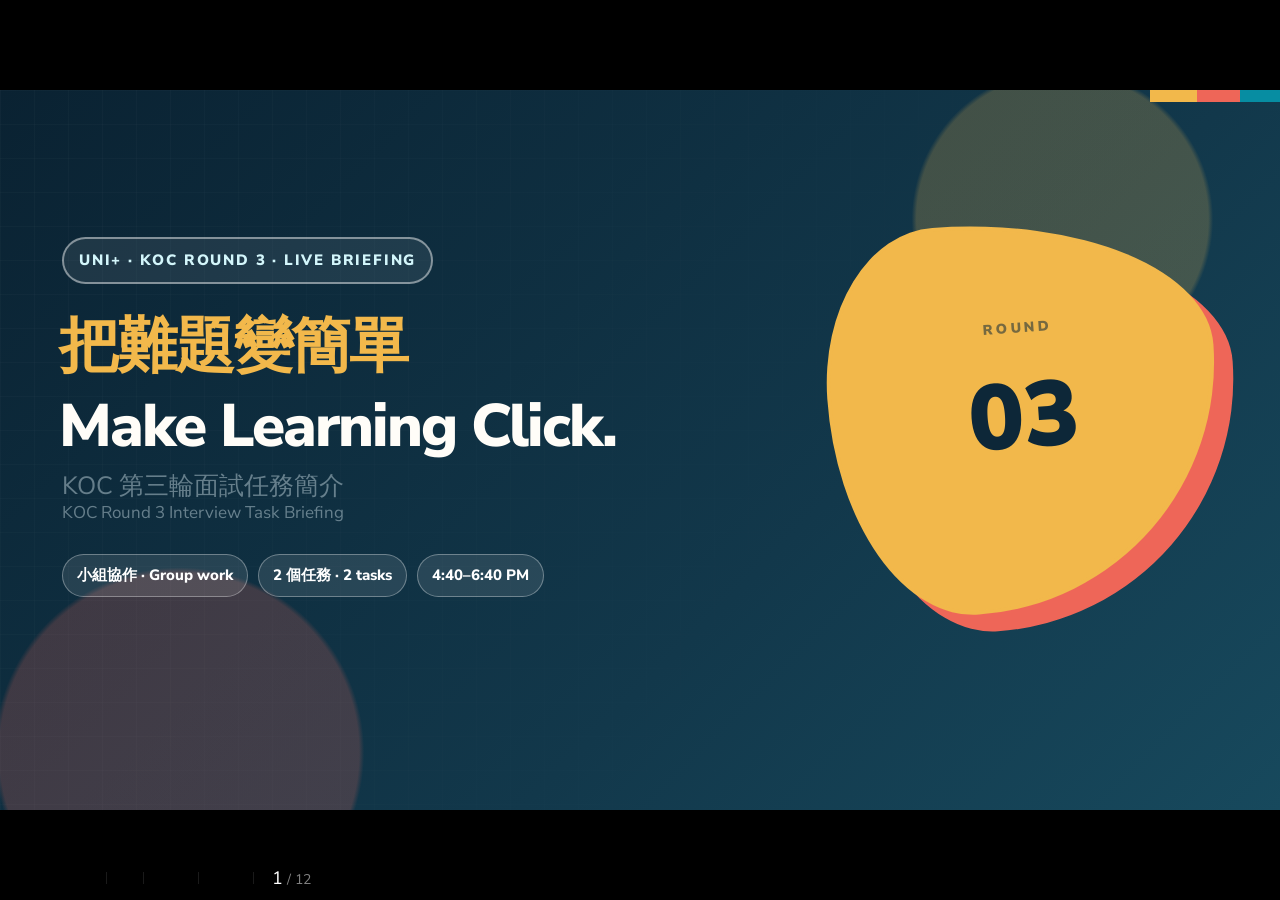
==== index.html @ 124572cb "Publish the KOC Round 3 briefing deck Make the static bilingual presentation available through GitHu" ====
<!DOCTYPE html>
<html lang="en">
<head>
<meta charset="utf-8">
<meta name="viewport" content="width=device-width, initial-scale=1">
<title>KOC Round 3 — Interview Briefing</title>
<link rel="stylesheet" href="https://fonts.googleapis.com/css2?family=Nunito+Sans:wght@200;400;600&family=Fira+Code:wght@200;400;600&display=swap" type="text/css">
<link rel="preload" as="image" href="./assets/comic-1.png">
<link rel="preload" as="image" href="./assets/comic-2.png">
<link rel="preload" as="image" href="./assets/comic-3.png">
<link rel="preload" as="image" href="./assets/comic-4.png">
<link rel="preload" as="image" href="./assets/comic-5.png">
<link rel="icon" href="https://cdn.jsdelivr.net/gh/slidevjs/slidev/assets/favicon.png">
<meta http-equiv="Content-Type" content="text/html; charset=UTF-8">
<meta property="slidev:version" content="52.18.0">
<meta name="description" content="&quot;Bilingual briefing for the Uni+ KOC Round 3 group assessment.\n&quot;">
<meta name="author" content="&quot;Uni+&quot;">
<meta property="og:title" content="KOC Round 3 — Interview Briefing">
<meta property="og:description" content="&quot;Bilingual briefing for the Uni+ KOC Round 3 group assessment.\n&quot;">  <script type="module" crossorigin src="./assets/index-DpB_0NUH.js"></script>
  <link rel="modulepreload" crossorigin href="./assets/rolldown-runtime-QTnfLwEv.js">
  <link rel="modulepreload" crossorigin href="./assets/modules/shiki-wgcKfW7P.js">
  <link rel="modulepreload" crossorigin href="./assets/_plugin-vue_export-helper-BDNMzG2s.js">
  <link rel="modulepreload" crossorigin href="./assets/modules/vue-Bh-Vlb12.js">
  <link rel="modulepreload" crossorigin href="./assets/slidev/context-COx97kjr.js">
  <link rel="modulepreload" crossorigin href="./assets/slidev/useNav-BPqYBJ8T.js">
  <link rel="modulepreload" crossorigin href="./assets/syncState-CQWBLtda.js">
  <link rel="stylesheet" crossorigin href="./assets/modules/shiki-BrmBd2_v.css">
  <link rel="stylesheet" crossorigin href="./assets/index-D0ZbKIFl.css">
</head>
<body>
  <div id="app"></div>
  <div id="mermaid-rendering-container"></div>
  
</body>
</html>
---- assets/modules/shiki-BrmBd2_v.css ----
.shiki-magic-move-container{white-space:pre;position:relative}.shiki-magic-move-line-number{opacity:.3;-webkit-user-select:none;user-select:none}.shiki-magic-move-item{transition:color var(--smm-duration,.5s) var(--smm-easing,"ease");display:inline-block}.shiki-magic-move-enter-active,.shiki-magic-move-leave-active,.shiki-magic-move-move{transition:all var(--smm-duration,.5s) var(--smm-easing,"ease")}.shiki-magic-move-container-resize,.shiki-magic-move-container-restyle{transition:all var(--smm-duration,.5s) var(--smm-easing,"ease");transition-delay:calc(var(--smm-duration,.5s)*var(--smm-delay-container,1))}.shiki-magic-move-move{transition-delay:calc(var(--smm-duration,.5s)*var(--smm-delay-move,1) + var(--smm-stagger,0));z-index:1}.shiki-magic-move-enter-active{transition-delay:calc(var(--smm-duration,.5s)*var(--smm-delay-enter,1) + var(--smm-stagger,0));z-index:1}.shiki-magic-move-leave-active{transition-delay:calc(var(--smm-duration,.5s)*var(--smm-delay-leave,1) + var(--smm-stagger,0))}.shiki-magic-move-enter-from,.shiki-magic-move-leave-to{opacity:0}br.shiki-magic-move-leave-active{display:none}.resize-observer[data-v-b329ee4c]{z-index:-1;pointer-events:none;opacity:0;background-color:#0000;border:none;width:100%;height:100%;display:block;position:absolute;top:0;left:0;overflow:hidden}.resize-observer[data-v-b329ee4c] object{pointer-events:none;z-index:-1;width:100%;height:100%;display:block;position:absolute;top:0;left:0;overflow:hidden}.v-popper__popper{z-index:10000;outline:none;top:0;left:0}.v-popper__popper.v-popper__popper--hidden{visibility:hidden;opacity:0;pointer-events:none;transition:opacity .15s,visibility .15s}.v-popper__popper.v-popper__popper--shown{visibility:visible;opacity:1;transition:opacity .15s}.v-popper__popper.v-popper__popper--skip-transition,.v-popper__popper.v-popper__popper--skip-transition>.v-popper__wrapper{transition:none!important}.v-popper__backdrop{width:100%;height:100%;display:none;position:absolute;top:0;left:0}.v-popper__inner{box-sizing:border-box;position:relative;overflow-y:auto}.v-popper__inner>div{z-index:1;max-width:inherit;max-height:inherit;position:relative}.v-popper__arrow-container{width:10px;height:10px;position:absolute}.v-popper__popper--arrow-overflow .v-popper__arrow-container,.v-popper__popper--no-positioning .v-popper__arrow-container{display:none}.v-popper__arrow-inner,.v-popper__arrow-outer{border-style:solid;width:0;height:0;position:absolute;top:0;left:0}.v-popper__arrow-inner{visibility:hidden;border-width:7px}.v-popper__arrow-outer{border-width:6px}.v-popper__popper[data-popper-placement^=top] .v-popper__arrow-inner,.v-popper__popper[data-popper-placement^=bottom] .v-popper__arrow-inner{left:-2px}.v-popper__popper[data-popper-placement^=top] .v-popper__arrow-outer,.v-popper__popper[data-popper-placement^=bottom] .v-popper__arrow-outer{left:-1px}.v-popper__popper[data-popper-placement^=top] .v-popper__arrow-inner,.v-popper__popper[data-popper-placement^=top] .v-popper__arrow-outer{border-bottom-width:0;border-bottom-color:#0000!important;border-left-color:#0000!important;border-right-color:#0000!important}.v-popper__popper[data-popper-placement^=top] .v-popper__arrow-inner{top:-2px}.v-popper__popper[data-popper-placement^=bottom] .v-popper__arrow-container{top:0}.v-popper__popper[data-popper-placement^=bottom] .v-popper__arrow-inner,.v-popper__popper[data-popper-placement^=bottom] .v-popper__arrow-outer{border-top-width:0;border-top-color:#0000!important;border-left-color:#0000!important;border-right-color:#0000!important}.v-popper__popper[data-popper-placement^=bottom] .v-popper__arrow-inner{top:-4px}.v-popper__popper[data-popper-placement^=bottom] .v-popper__arrow-outer{top:-6px}.v-popper__popper[data-popper-placement^=left] .v-popper__arrow-inner,.v-popper__popper[data-popper-placement^=right] .v-popper__arrow-inner{top:-2px}.v-popper__popper[data-popper-placement^=left] .v-popper__arrow-outer,.v-popper__popper[data-popper-placement^=right] .v-popper__arrow-outer{top:-1px}.v-popper__popper[data-popper-placement^=right] .v-popper__arrow-inner,.v-popper__popper[data-popper-placement^=right] .v-popper__arrow-outer{border-left-width:0;border-top-color:#0000!important;border-bottom-color:#0000!important;border-left-color:#0000!important}.v-popper__popper[data-popper-placement^=right] .v-popper__arrow-inner{left:-4px}.v-popper__popper[data-popper-placement^=right] .v-popper__arrow-outer{left:-6px}.v-popper__popper[data-popper-placement^=left] .v-popper__arrow-container{right:-10px}.v-popper__popper[data-popper-placement^=left] .v-popper__arrow-inner,.v-popper__popper[data-popper-placement^=left] .v-popper__arrow-outer{border-right-width:0;border-top-color:#0000!important;border-bottom-color:#0000!important;border-right-color:#0000!important}.v-popper__popper[data-popper-placement^=left] .v-popper__arrow-inner{left:-2px}.v-popper--theme-tooltip .v-popper__inner{color:#fff;background:#000c;border-radius:6px;padding:7px 12px 6px}.v-popper--theme-tooltip .v-popper__arrow-outer{border-color:#000c}.v-popper--theme-dropdown .v-popper__inner{color:#000;background:#fff;border:1px solid #ddd;border-radius:6px;box-shadow:0 6px 30px #0000001a}.v-popper--theme-dropdown .v-popper__arrow-inner{visibility:visible;border-color:#fff}.v-popper--theme-dropdown .v-popper__arrow-outer{border-color:#ddd}:root{--twoslash-border-color:#8888;--twoslash-underline-color:currentColor;--twoslash-highlighted-border:#c37d0d50;--twoslash-highlighted-bg:#c37d0d20;--twoslash-popup-bg:#f8f8f8;--twoslash-popup-color:inherit;--twoslash-popup-shadow:#00000014 0px 1px 4px;--twoslash-docs-color:#888;--twoslash-docs-font:sans-serif;--twoslash-code-font:inherit;--twoslash-code-font-size:1em;--twoslash-matched-color:inherit;--twoslash-unmatched-color:#888;--twoslash-cursor-color:#8888;--twoslash-error-color:#d45656;--twoslash-error-bg:#d4565620;--twoslash-warn-color:#c37d0d;--twoslash-warn-bg:#c37d0d20;--twoslash-tag-color:#3772cf;--twoslash-tag-bg:#3772cf20;--twoslash-tag-warn-color:var(--twoslash-warn-color);--twoslash-tag-warn-bg:var(--twoslash-warn-bg);--twoslash-tag-annotate-color:#1ba673;--twoslash-tag-annotate-bg:#1ba67320}@media (prefers-reduced-motion:reduce){.twoslash *{transition:none!important}}.twoslash:hover .twoslash-hover{border-color:var(--twoslash-underline-color)}.twoslash .twoslash-hover{border-bottom:1px dotted #0000;transition:border-color .3s;position:relative}.twoslash .twoslash-popup-container{opacity:0;background:var(--twoslash-popup-bg);color:var(--twoslash-popup-color);border:1px solid var(--twoslash-border-color);pointer-events:none;z-index:10;-webkit-user-select:none;user-select:none;text-align:left;box-shadow:var(--twoslash-popup-shadow);border-radius:4px;flex-direction:column;transition:opacity .3s;display:inline-flex;position:absolute;transform:translateY(1.1em)}.twoslash .twoslash-query-persisted .twoslash-popup-container{z-index:9;transform:translateY(1.5em)}.twoslash .twoslash-hover:hover .twoslash-popup-container,.twoslash .twoslash-error-hover:hover .twoslash-popup-container,.twoslash .twoslash-query-persisted .twoslash-popup-container,.twoslash .twoslash-query-line .twoslash-popup-container{opacity:1;pointer-events:auto}.twoslash .twoslash-popup-container:hover{-webkit-user-select:auto;user-select:auto}.twoslash .twoslash-popup-arrow{border-top:1px solid var(--twoslash-border-color);border-right:1px solid var(--twoslash-border-color);background:var(--twoslash-popup-bg);pointer-events:none;width:6px;height:6px;position:absolute;top:-4px;left:1em;transform:rotate(-45deg)}.twoslash .twoslash-popup-code,.twoslash .twoslash-popup-error,.twoslash .twoslash-popup-docs{padding:6px 8px!important}.twoslash .twoslash-popup-code{font-family:var(--twoslash-code-font);font-size:var(--twoslash-code-font-size)}.twoslash .twoslash-popup-docs{color:var(--twoslash-docs-color);font-family:var(--twoslash-docs-font);border-top:1px solid var(--twoslash-border-color);font-size:.8em}.twoslash .twoslash-popup-error{color:var(--twoslash-error-color);background-color:var(--twoslash-error-bg);font-family:var(--twoslash-docs-font);font-size:.8em}.twoslash .twoslash-popup-docs-tags{font-family:var(--twoslash-docs-font);flex-direction:column;display:flex}.twoslash .twoslash-popup-docs-tags,.twoslash .twoslash-popup-docs-tag-name{margin-right:.5em}.twoslash .twoslash-popup-docs-tag-name{font-family:var(--twoslash-code-font)}.twoslash .twoslash-query-line .twoslash-popup-container{margin-bottom:1.4em;position:relative;transform:translateY(.6em)}.twoslash .twoslash-error-line{background-color:var(--twoslash-error-bg);border-left:3px solid var(--twoslash-error-color);color:var(--twoslash-error-color);width:max-content;min-width:100%;margin:.2em 0;padding:6px 12px;position:relative}.twoslash .twoslash-error-line.twoslash-error-level-warning{background-color:var(--twoslash-warn-bg);border-left:3px solid var(--twoslash-warn-color);color:var(--twoslash-warn-color)}.twoslash .twoslash-error{background:url("data:image/svg+xml,%3Csvg%20xmlns%3D'http%3A%2F%2Fwww.w3.org%2F2000%2Fsvg'%20viewBox%3D'0%200%206%203'%20enable-background%3D'new%200%200%206%203'%20height%3D'3'%20width%3D'6'%3E%3Cg%20fill%3D'%23c94824'%3E%3Cpolygon%20points%3D'5.5%2C0%202.5%2C3%201.1%2C3%204.1%2C0'%2F%3E%3Cpolygon%20points%3D'4%2C0%206%2C2%206%2C0.6%205.4%2C0'%2F%3E%3Cpolygon%20points%3D'0%2C2%201%2C3%202.4%2C3%200%2C0.6'%2F%3E%3C%2Fg%3E%3C%2Fsvg%3E") 0 100% repeat-x;padding-bottom:2px}.twoslash .twoslash-error.twoslash-error-level-warning{background:url("data:image/svg+xml,%3Csvg%20xmlns%3D'http%3A%2F%2Fwww.w3.org%2F2000%2Fsvg'%20viewBox%3D'0%200%206%203'%20enable-background%3D'new%200%200%206%203'%20height%3D'3'%20width%3D'6'%3E%3Cg%20fill%3D'%23c37d0d'%3E%3Cpolygon%20points%3D'5.5%2C0%202.5%2C3%201.1%2C3%204.1%2C0'%2F%3E%3Cpolygon%20points%3D'4%2C0%206%2C2%206%2C0.6%205.4%2C0'%2F%3E%3Cpolygon%20points%3D'0%2C2%201%2C3%202.4%2C3%200%2C0.6'%2F%3E%3C%2Fg%3E%3C%2Fsvg%3E") 0 100% repeat-x;padding-bottom:2px}.twoslash .twoslash-completion-cursor{position:relative}.twoslash .twoslash-completion-cursor .twoslash-completion-list{-webkit-user-select:none;user-select:none;z-index:8;box-shadow:var(--twoslash-popup-shadow);background:var(--twoslash-popup-bg);border:1px solid var(--twoslash-border-color);margin:3px 0 0 -1px;display:inline-block;position:absolute;top:0;left:0;transform:translateY(1.2em)}.twoslash-completion-list{flex-direction:column;gap:4px;width:240px;padding:4px;font-size:.8rem;display:flex}.twoslash-completion-list:hover{-webkit-user-select:auto;user-select:auto}.twoslash-completion-list:before{background-color:var(--twoslash-cursor-color);content:" ";width:2px;height:1.4em;position:absolute;top:-1.6em;left:-1px}.twoslash-completion-list li{align-items:center;gap:.25em;line-height:1em;display:flex;overflow:hidden}.twoslash-completion-list li span.twoslash-completions-unmatched{color:var(--twoslash-unmatched-color)}.twoslash-completion-list .deprecated{opacity:.5;text-decoration:line-through}.twoslash-completion-list li span.twoslash-completions-matched{color:var(--twoslash-matched-color)}.twoslash-highlighted{background-color:var(--twoslash-highlighted-bg);border:1px solid var(--twoslash-highlighted-border);border-radius:4px;margin:-1px -3px;padding:1px 2px}.twoslash-completion-list .twoslash-completions-icon{color:var(--twoslash-unmatched-color);flex:none;width:1em}.twoslash .twoslash-tag-line{background-color:var(--twoslash-tag-bg);border-left:3px solid var(--twoslash-tag-color);color:var(--twoslash-tag-color);align-items:center;gap:.3em;width:max-content;min-width:100%;margin:.2em 0;padding:6px 10px;display:flex;position:relative}.twoslash .twoslash-tag-line .twoslash-tag-icon{width:1.1em;color:inherit}.twoslash .twoslash-tag-line.twoslash-tag-error-line{background-color:var(--twoslash-error-bg);border-left:3px solid var(--twoslash-error-color);color:var(--twoslash-error-color)}.twoslash .twoslash-tag-line.twoslash-tag-warn-line{background-color:var(--twoslash-tag-warn-bg);border-left:3px solid var(--twoslash-tag-warn-color);color:var(--twoslash-tag-warn-color)}.twoslash .twoslash-tag-line.twoslash-tag-annotate-line{background-color:var(--twoslash-tag-annotate-bg);border-left:3px solid var(--twoslash-tag-annotate-color);color:var(--twoslash-tag-annotate-color)}:root{--twoslash-popup-bg:var(--vp-c-bg,inherit);--twoslash-popup-color:var(--vp-c-text-1);--twoslash-docs-color:var(--vp-c-text-1);--twoslash-docs-font:var(--vp-font-family-base);--twoslash-code-font:var(--vp-font-family-mono);--twoslash-code-size:var(--vp-code-font-size);--twoslash-underline-color:#8888;--twoslash-border-color:var(--vp-c-border);--twoslash-cursor-color:var(--vp-c-brand);--twoslash-matched-color:var(--vp-c-brand);--twoslash-unmatched-color:var(--vp-c-text-2)}.v-popper--theme-twoslash{z-index:calc(var(--vp-z-index-local-nav) - 1)}.v-popper--theme-twoslash .v-popper__inner{background:var(--twoslash-popup-bg);color:var(--twoslash-popup-color);border-color:var(--twoslash-border-color)}.v-popper--theme-twoslash .v-popper__arrow-outer{border-color:var(--twoslash-border-color)}.v-popper--theme-twoslash .v-popper__arrow-inner{border-color:var(--twoslash-popup-bg)}.twoslash-popup-container{transform:translateY(1.5em)}.twoslash-query-persisted .twoslash-popup-container{transform:translateY(1.8em)}.twoslash .v-popper{display:inline-block}.twoslash-completion-list .twoslash-completions-icon{color:var(--twoslash-unmatched-color)!important}.twoslash-floating .twoslash-popup-code{width:fit-content;min-width:100%;max-width:600px;line-height:var(--vp-code-line-height);font-size:var(--twoslash-code-size);white-space:pre-wrap;padding:6px 12px;transition:color .5s;display:block}.twoslash-floating .twoslash-popup-docs,.twoslash-floating .twoslash-popup-error{font-family:var(--twoslash-docs-font);text-wrap:balance;max-width:700px;max-height:500px;font-size:.9em;overflow:hidden auto;padding:12px!important}.twoslash-floating .twoslash-popup-docs p:first-child,.twoslash-floating .twoslash-popup-error p:first-child{margin-top:0}.twoslash-floating .twoslash-popup-docs p:last-child,.twoslash-floating .twoslash-popup-error p:last-child{margin-bottom:0}.twoslash-floating .twoslash-popup-docs{border-top:1px solid var(--twoslash-border-color);color:var(--twoslash-docs-color)}.twoslash-floating .twoslash-popup-error{color:var(--twoslash-error-color)}.twoslash-floating .twoslash-popup-error.twoslash-error-level-warning{color:var(--twoslash-warn-color)}.twoslash-floating .twoslash-popup-docs p,.twoslash-floating .twoslash-popup-error p{text-wrap:balance;margin:6px 0}.twoslash-floating .twoslash-popup-docs pre .twoslash-floating .twoslash-popup-error pre{background-color:var(--vp-code-block-bg);border-radius:8px;margin:6px -2px;padding:12px;overflow-x:auto}.twoslash-floating .twoslash-popup-docs-tags{flex-direction:column;display:flex;padding:8px 12px!important}.twoslash-floating .twoslash-popup-docs-tags .twoslash-popup-docs-tag-name{font-family:var(--twoslash-code-font);color:var(--twoslash-unmatched-color);margin-right:.5em}.twoslash-completion-cursor{background:var(--twoslash-cursor-color);-webkit-user-select:none;user-select:none;width:2px;height:1.2em;margin-bottom:-.2em;display:inline-block}.twoslash-floating.twoslash-completion .v-popper__arrow-container{display:none}.twoslash-floating.twoslash-completion .twoslash-completion-list{font-family:var(--twoslash-code-font);padding:6px;font-size:var(--twoslash-code-size)!important}.twoslash-floating.twoslash-completion .twoslash-completion-list li{padding:3px 0}.twoslash-error:empty,.twoslash-error-empty{vertical-align:middle;min-width:.55em;min-height:1.2em;display:inline-block}
---- assets/index-D0ZbKIFl.css ----
*,:before,:after{box-sizing:border-box;border-style:solid;border-width:0;border-color:var(--un-default-border-color,#e5e7eb)}:before,:after{--un-content:""}html,:host{-webkit-text-size-adjust:100%;tab-size:4;font-feature-settings:normal;font-variation-settings:normal;-webkit-tap-highlight-color:transparent;font-family:ui-sans-serif,system-ui,sans-serif,Apple Color Emoji,Segoe UI Emoji,Segoe UI Symbol,Noto Color Emoji;line-height:1.5}body{line-height:inherit;margin:0}hr{height:0;color:inherit;border-top-width:1px}abbr:where([title]){-webkit-text-decoration:underline dotted;text-decoration:underline dotted}h1,h2,h3,h4,h5,h6{font-size:inherit;font-weight:inherit}a{color:inherit;-webkit-text-decoration:inherit;text-decoration:inherit}b,strong{font-weight:bolder}code,kbd,samp,pre{font-feature-settings:normal;font-variation-settings:normal;font-family:ui-monospace,SFMono-Regular,Menlo,Monaco,Consolas,Liberation Mono,Courier New,monospace;font-size:1em}small{font-size:80%}sub,sup{vertical-align:baseline;font-size:75%;line-height:0;position:relative}sub{bottom:-.25em}sup{top:-.5em}table{text-indent:0;border-color:inherit;border-collapse:collapse}button,input,optgroup,select,textarea{font-feature-settings:inherit;font-variation-settings:inherit;font-family:inherit;font-size:100%;font-weight:inherit;line-height:inherit;color:inherit;margin:0;padding:0}button,select{text-transform:none}button,[type=button],[type=reset],[type=submit]{-webkit-appearance:button;background-color:#0000;background-image:none}:-moz-focusring{outline:auto}:-moz-ui-invalid{box-shadow:none}progress{vertical-align:baseline}::-webkit-inner-spin-button{height:auto}::-webkit-outer-spin-button{height:auto}[type=search]{-webkit-appearance:textfield;outline-offset:-2px}::-webkit-search-decoration{-webkit-appearance:none}::-webkit-file-upload-button{-webkit-appearance:button;font:inherit}summary{display:list-item}blockquote,dl,dd,h1,h2,h3,h4,h5,h6,hr,figure,p,pre{margin:0}fieldset{margin:0;padding:0}legend{padding:0}ol,ul,menu{margin:0;padding:0;list-style:none}dialog{padding:0}textarea{resize:vertical}input::placeholder,textarea::placeholder{opacity:1;color:#9ca3af}button,[role=button]{cursor:pointer}:disabled{cursor:default}img,svg,video,canvas,audio,iframe,embed,object{vertical-align:middle;display:block}img,video{max-width:100%;height:auto}[hidden]:where(:not([hidden=until-found])){display:none}*,:before,:after,::backdrop{--un-rotate:0;--un-rotate-x:0;--un-rotate-y:0;--un-rotate-z:0;--un-scale-x:1;--un-scale-y:1;--un-scale-z:1;--un-skew-x:0;--un-skew-y:0;--un-translate-x:0;--un-translate-y:0;--un-translate-z:0;--un-pan-x: ;--un-pan-y: ;--un-pinch-zoom: ;--un-scroll-snap-strictness:proximity;--un-ordinal: ;--un-slashed-zero: ;--un-numeric-figure: ;--un-numeric-spacing: ;--un-numeric-fraction: ;--un-border-spacing-x:0;--un-border-spacing-y:0;--un-ring-offset-shadow:0 0 #0000;--un-ring-shadow:0 0 #0000;--un-shadow-inset: ;--un-shadow:0 0 #0000;--un-ring-inset: ;--un-ring-offset-width:0px;--un-ring-offset-color:#fff;--un-ring-width:0px;--un-ring-color:#93c5fd80;--un-blur: ;--un-brightness: ;--un-contrast: ;--un-drop-shadow: ;--un-grayscale: ;--un-hue-rotate: ;--un-invert: ;--un-saturate: ;--un-sepia: ;--un-backdrop-blur: ;--un-backdrop-brightness: ;--un-backdrop-contrast: ;--un-backdrop-grayscale: ;--un-backdrop-hue-rotate: ;--un-backdrop-invert: ;--un-backdrop-opacity: ;--un-backdrop-saturate: ;--un-backdrop-sepia: }.prose{color:var(--un-prose-body);max-width:65ch}.prose :where(p):not(:where([class~=not-prose],[class~=not-prose] *)){margin-top:1.25em;margin-bottom:1.25em}.prose :where([class~=lead]):not(:where([class~=not-prose],[class~=not-prose] *)){color:var(--un-prose-lead);margin-top:1.2em;margin-bottom:1.2em;font-size:1.25em;line-height:1.6}.prose :where(a):not(:where([class~=not-prose],[class~=not-prose] *)){color:var(--un-prose-links);font-weight:500;text-decoration:underline}.prose :where(strong):not(:where([class~=not-prose],[class~=not-prose] *)){color:var(--un-prose-bold);font-weight:600}.prose :where(a strong):not(:where([class~=not-prose],[class~=not-prose] *)),.prose :where(blockquote strong):not(:where([class~=not-prose],[class~=not-prose] *)),.prose :where(thead th strong):not(:where([class~=not-prose],[class~=not-prose] *)){color:inherit}.prose :where(ol):not(:where([class~=not-prose],[class~=not-prose] *)){margin-top:1.25em;margin-bottom:1.25em;padding-inline-start:1.625em;list-style-type:decimal}.prose :where(ol[type=A]):not(:where([class~=not-prose],[class~=not-prose] *)){list-style-type:upper-alpha}.prose :where(ol[type=a]):not(:where([class~=not-prose],[class~=not-prose] *)){list-style-type:lower-alpha}.prose :where(ol[type=A s]):not(:where([class~=not-prose],[class~=not-prose] *)){list-style-type:upper-alpha}.prose :where(ol[type=a s]):not(:where([class~=not-prose],[class~=not-prose] *)){list-style-type:lower-alpha}.prose :where(ol[type=I]):not(:where([class~=not-prose],[class~=not-prose] *)){list-style-type:upper-roman}.prose :where(ol[type=i]):not(:where([class~=not-prose],[class~=not-prose] *)){list-style-type:lower-roman}.prose :where(ol[type=I s]):not(:where([class~=not-prose],[class~=not-prose] *)){list-style-type:upper-roman}.prose :where(ol[type=i s]):not(:where([class~=not-prose],[class~=not-prose] *)){list-style-type:lower-roman}.prose :where(ol[type="1"]):not(:where([class~=not-prose],[class~=not-prose] *)){list-style-type:decimal}.prose :where(ul):not(:where([class~=not-prose],[class~=not-prose] *)){margin-top:1.25em;margin-bottom:1.25em;padding-inline-start:1.625em;list-style-type:disc}.prose :where(ol>li):not(:where([class~=not-prose],[class~=not-prose] *))::marker{color:var(--un-prose-counters);font-weight:400}.prose :where(ul>li):not(:where([class~=not-prose],[class~=not-prose] *))::marker{color:var(--un-prose-bullets)}.prose :where(dt):not(:where([class~=not-prose],[class~=not-prose] *)){color:var(--un-prose-headings);margin-top:1.25em;font-weight:600}.prose :where(hr):not(:where([class~=not-prose],[class~=not-prose] *)){border-color:var(--un-prose-hr);border-top-width:1px;margin-top:3em;margin-bottom:3em}.prose :where(blockquote):not(:where([class~=not-prose],[class~=not-prose] *)){color:var(--un-prose-quotes);border-inline-start-width:.25rem;border-inline-start-color:var(--un-prose-quote-borders);quotes:"“""”""‘""’";margin-top:1.6em;margin-bottom:1.6em;padding-inline-start:1em;font-style:italic;font-weight:500}.prose :where(blockquote p:first-of-type):not(:where([class~=not-prose],[class~=not-prose] *)):before{content:open-quote}.prose :where(blockquote p:last-of-type):not(:where([class~=not-prose],[class~=not-prose] *)):after{content:close-quote}.prose :where(h1):not(:where([class~=not-prose],[class~=not-prose] *)){color:var(--un-prose-headings);margin-top:0;margin-bottom:.888889em;font-size:2.25em;font-weight:800;line-height:1.11111}.prose :where(h1 strong):not(:where([class~=not-prose],[class~=not-prose] *)){color:inherit;font-weight:900}.prose :where(h2):not(:where([class~=not-prose],[class~=not-prose] *)){color:var(--un-prose-headings);margin-top:2em;margin-bottom:1em;font-size:1.5em;font-weight:700;line-height:1.33333}.prose :where(h2 strong):not(:where([class~=not-prose],[class~=not-prose] *)){color:inherit;font-weight:800}.prose :where(h3):not(:where([class~=not-prose],[class~=not-prose] *)){color:var(--un-prose-headings);margin-top:1.6em;margin-bottom:.6em;font-size:1.25em;font-weight:600;line-height:1.6}.prose :where(h3 strong):not(:where([class~=not-prose],[class~=not-prose] *)){color:inherit;font-weight:700}.prose :where(h4):not(:where([class~=not-prose],[class~=not-prose] *)){color:var(--un-prose-headings);margin-top:1.5em;margin-bottom:.5em;font-weight:600;line-height:1.5}.prose :where(h4 strong):not(:where([class~=not-prose],[class~=not-prose] *)){color:inherit;font-weight:700}.prose :where(img):not(:where([class~=not-prose],[class~=not-prose] *)){margin-top:2em;margin-bottom:2em}.prose :where(picture):not(:where([class~=not-prose],[class~=not-prose] *)){margin-top:2em;margin-bottom:2em;display:block}.prose :where(video):not(:where([class~=not-prose],[class~=not-prose] *)){margin-top:2em;margin-bottom:2em}.prose :where(kbd):not(:where([class~=not-prose],[class~=not-prose] *)){color:var(--un-prose-kbd);box-shadow:0 0 0 1px rgb(var(--un-prose-kbd-shadows) / 10%), 0 3px 0 rgb(var(--un-prose-kbd-shadows) / 10%);padding-top:.1875em;padding-inline-end:.375em;padding-bottom:.1875em;border-radius:.3125rem;padding-inline-start:.375em;font-family:inherit;font-size:.875em;font-weight:500}.prose :where(code):not(:where([class~=not-prose],[class~=not-prose] *)){color:var(--un-prose-code);font-size:.875em;font-weight:600}.prose :where(code):not(:where([class~=not-prose],[class~=not-prose] *)):before,.prose :where(code):not(:where([class~=not-prose],[class~=not-prose] *)):after{content:"`"}.prose :where(a code):not(:where([class~=not-prose],[class~=not-prose] *)),.prose :where(h1 code):not(:where([class~=not-prose],[class~=not-prose] *)){color:inherit}.prose :where(h2 code):not(:where([class~=not-prose],[class~=not-prose] *)){color:inherit;font-size:.875em}.prose :where(h3 code):not(:where([class~=not-prose],[class~=not-prose] *)){color:inherit;font-size:.9em}.prose :where(h4 code):not(:where([class~=not-prose],[class~=not-prose] *)),.prose :where(blockquote code):not(:where([class~=not-prose],[class~=not-prose] *)),.prose :where(thead th code):not(:where([class~=not-prose],[class~=not-prose] *)){color:inherit}.prose :where(pre):not(:where([class~=not-prose],[class~=not-prose] *)){color:var(--un-prose-pre-code);background-color:var(--un-prose-pre-bg);padding-top:.857143em;padding-inline-end:1.14286em;padding-bottom:.857143em;border-radius:.375rem;margin-top:1.71429em;margin-bottom:1.71429em;padding-inline-start:1.14286em;font-size:.875em;font-weight:400;line-height:1.71429;overflow-x:auto}.prose :where(pre code):not(:where([class~=not-prose],[class~=not-prose] *)){font-weight:inherit;color:inherit;font-size:inherit;font-family:inherit;line-height:inherit;background-color:#0000;border-width:0;border-radius:0;padding:0}.prose :where(pre code):not(:where([class~=not-prose],[class~=not-prose] *)):before,.prose :where(pre code):not(:where([class~=not-prose],[class~=not-prose] *)):after{content:none}.prose :where(table):not(:where([class~=not-prose],[class~=not-prose] *)){table-layout:auto;width:100%;margin-top:2em;margin-bottom:2em;font-size:.875em;line-height:1.71429}.prose :where(thead):not(:where([class~=not-prose],[class~=not-prose] *)){border-bottom-width:1px;border-bottom-color:var(--un-prose-th-borders)}.prose :where(thead th):not(:where([class~=not-prose],[class~=not-prose] *)){color:var(--un-prose-headings);vertical-align:bottom;padding-inline-end:.571429em;padding-bottom:.571429em;padding-inline-start:.571429em;font-weight:600}.prose :where(tbody tr):not(:where([class~=not-prose],[class~=not-prose] *)){border-bottom-width:1px;border-bottom-color:var(--un-prose-td-borders)}.prose :where(tbody tr:last-child):not(:where([class~=not-prose],[class~=not-prose] *)){border-bottom-width:0}.prose :where(tbody td):not(:where([class~=not-prose],[class~=not-prose] *)){vertical-align:baseline}.prose :where(tfoot):not(:where([class~=not-prose],[class~=not-prose] *)){border-top-width:1px;border-top-color:var(--un-prose-th-borders)}.prose :where(tfoot td):not(:where([class~=not-prose],[class~=not-prose] *)){vertical-align:top}.prose :where(th,td):not(:where([class~=not-prose],[class~=not-prose] *)){text-align:start}.prose :where(figure>*):not(:where([class~=not-prose],[class~=not-prose] *)){margin-top:0;margin-bottom:0}.prose :where(figcaption):not(:where([class~=not-prose],[class~=not-prose] *)){color:var(--un-prose-captions);margin-top:.857143em;font-size:.875em;line-height:1.42857}.prose{font-size:1rem;line-height:1.75}.prose :where(picture>img):not(:where([class~=not-prose],[class~=not-prose] *)){margin-top:0;margin-bottom:0}.prose :where(li):not(:where([class~=not-prose],[class~=not-prose] *)){margin-top:.5em;margin-bottom:.5em}.prose :where(ol>li):not(:where([class~=not-prose],[class~=not-prose] *)),.prose :where(ul>li):not(:where([class~=not-prose],[class~=not-prose] *)){padding-inline-start:.375em}.prose :where():not(:where([class~=not-prose],[class~=not-prose] *)){margin-top:1.25em;margin-bottom:1.25em}.prose :where(ul ul,ul ol,ol ul,ol ol):not(:where([class~=not-prose],[class~=not-prose] *)){margin-top:.75em;margin-bottom:.75em}.prose :where(dl):not(:where([class~=not-prose],[class~=not-prose] *)){margin-top:1.25em;margin-bottom:1.25em}.prose :where(dd):not(:where([class~=not-prose],[class~=not-prose] *)){margin-top:.5em;padding-inline-start:1.625em}.prose :where(hr+*):not(:where([class~=not-prose],[class~=not-prose] *)),.prose :where(h2+*):not(:where([class~=not-prose],[class~=not-prose] *)),.prose :where(h3+*):not(:where([class~=not-prose],[class~=not-prose] *)),.prose :where(h4+*):not(:where([class~=not-prose],[class~=not-prose] *)){margin-top:0}.prose :where(thead th:first-child):not(:where([class~=not-prose],[class~=not-prose] *)){padding-inline-start:0}.prose :where(thead th:last-child):not(:where([class~=not-prose],[class~=not-prose] *)){padding-inline-end:0}.prose :where(tbody td,tfoot td):not(:where([class~=not-prose],[class~=not-prose] *)){padding-top:.571429em;padding-inline-end:.571429em;padding-bottom:.571429em;padding-inline-start:.571429em}.prose :where(tbody td:first-child,tfoot td:first-child):not(:where([class~=not-prose],[class~=not-prose] *)){padding-inline-start:0}.prose :where(tbody td:last-child,tfoot td:last-child):not(:where([class~=not-prose],[class~=not-prose] *)){padding-inline-end:0}.prose :where(figure):not(:where([class~=not-prose],[class~=not-prose] *)){margin-top:2em;margin-bottom:2em}.prose :where():not(:where([class~=not-prose],[class~=not-prose] *)){margin-top:0;margin-bottom:0}.prose{--un-prose-body:#374151;--un-prose-invert-body:#d1d5db;--un-prose-headings:#111827;--un-prose-invert-headings:white;--un-prose-lead:#4b5563;--un-prose-invert-lead:#9ca3af;--un-prose-links:#111827;--un-prose-invert-links:white;--un-prose-bold:#111827;--un-prose-invert-bold:white;--un-prose-counters:#6b7280;--un-prose-invert-counters:#9ca3af;--un-prose-bullets:#d1d5db;--un-prose-invert-bullets:#4b5563;--un-prose-hr:#e5e7eb;--un-prose-invert-hr:#374151;--un-prose-quotes:#111827;--un-prose-invert-quotes:#f3f4f6;--un-prose-quote-borders:#e5e7eb;--un-prose-invert-quote-borders:#374151;--un-prose-captions:#6b7280;--un-prose-invert-captions:#9ca3af;--un-prose-kbd:#111827;--un-prose-invert-kbd:white;--un-prose-kbd-shadows:#111827;--un-prose-invert-kbd-shadows:white;--un-prose-code:#111827;--un-prose-invert-code:white;--un-prose-pre-code:#e5e7eb;--un-prose-invert-pre-code:#d1d5db;--un-prose-pre-bg:#1f2937;--un-prose-invert-pre-bg:#00000080;--un-prose-th-borders:#d1d5db;--un-prose-invert-th-borders:#4b5563;--un-prose-td-borders:#e5e7eb;--un-prose-invert-td-borders:#374151}.dark .dark\:prose-invert{--un-prose-body:var(--un-prose-invert-body);--un-prose-headings:var(--un-prose-invert-headings);--un-prose-lead:var(--un-prose-invert-lead);--un-prose-links:var(--un-prose-invert-links);--un-prose-bold:var(--un-prose-invert-bold);--un-prose-counters:var(--un-prose-invert-counters);--un-prose-bullets:var(--un-prose-invert-bullets);--un-prose-hr:var(--un-prose-invert-hr);--un-prose-quotes:var(--un-prose-invert-quotes);--un-prose-quote-borders:var(--un-prose-invert-quote-borders);--un-prose-captions:var(--un-prose-invert-captions);--un-prose-kbd:var(--un-prose-invert-kbd);--un-prose-kbd-shadows:var(--un-prose-invert-kbd-shadows);--un-prose-code:var(--un-prose-invert-code);--un-prose-pre-code:var(--un-prose-invert-pre-code);--un-prose-pre-bg:var(--un-prose-invert-pre-bg);--un-prose-th-borders:var(--un-prose-invert-th-borders);--un-prose-td-borders:var(--un-prose-invert-td-borders)}.container{width:100%}.z-context-menu{z-index:60}.z-label{z-index:40}.z-menu{z-index:20}.z-modal{z-index:70}.z-nav{z-index:50}.slidev-glass-effect{--un-bg-opacity:1;background-color:rgb(255 255 255/var(--un-bg-opacity));--un-shadow:var(--un-shadow-inset) 0 20px 25px -5px var(--un-shadow-color,#0000001a),var(--un-shadow-inset) 0 8px 10px -6px var(--un-shadow-color,#0000001a);box-shadow:var(--un-ring-offset-shadow), var(--un-ring-shadow), var(--un-shadow);--un-backdrop-blur:blur(8px);-webkit-backdrop-filter:var(--un-backdrop-blur) var(--un-backdrop-brightness) var(--un-backdrop-contrast) var(--un-backdrop-grayscale) var(--un-backdrop-hue-rotate) var(--un-backdrop-invert) var(--un-backdrop-opacity) var(--un-backdrop-saturate) var(--un-backdrop-sepia);backdrop-filter:var(--un-backdrop-blur) var(--un-backdrop-brightness) var(--un-backdrop-contrast) var(--un-backdrop-grayscale) var(--un-backdrop-hue-rotate) var(--un-backdrop-invert) var(--un-backdrop-opacity) var(--un-backdrop-saturate) var(--un-backdrop-sepia);border-width:1px;border-color:#9ca3af33;--un-bg-opacity:.75!important}.border-main,.dark [border~=dark\:main],.dark [dark\:border~=main],[border-main=""],[border~=main]{border-color:#9ca3af33}.border-primary,.hover\:border-primary:hover{border-color:var(--slidev-theme-primary)}.bg-active{background-color:#9ca3af1a}.bg-main{--un-bg-opacity:1;background-color:rgb(255 255 255/var(--un-bg-opacity))}.dark .bg-main,.dark .slidev-glass-effect{--un-bg-opacity:1;background-color:rgb(18 18 18/var(--un-bg-opacity))}.bg-primary,[bg-primary=""]{background-color:var(--slidev-theme-primary)}.hover\:bg-active:hover,[hover\:bg-active=""]:hover{background-color:#9ca3af1a}.dark .text-main{--un-text-opacity:1;color:rgb(221 221 221/var(--un-text-opacity))}.text-main{--un-text-opacity:1;color:rgb(24 24 24/var(--un-text-opacity))}.text-primary,[text-primary=""]{color:var(--slidev-theme-primary)}@media (width>=640px){.container{max-width:640px}}@media (width>=768px){.container{max-width:768px}}@media (width>=1024px){.container{max-width:1024px}}@media (width>=1280px){.container{max-width:1280px}}@media (width>=1536px){.container{max-width:1536px}}:root{--color-note:#0969da;--color-tip:#1a7f37;--color-warning:#9a6700;--color-severe:#bc4c00;--color-caution:#d1242f;--color-important:#8250df}@media (prefers-color-scheme:dark){:root{--color-note:#2f81f7;--color-tip:#3fb950;--color-warning:#d29922;--color-severe:#db6d28;--color-caution:#f85149;--color-important:#a371f7}}.markdown-alert{color:inherit;border-left:.25em solid #888;margin-bottom:16px;padding:.5rem 1rem}.markdown-alert>:first-child{margin-top:0}.markdown-alert>:last-child{margin-bottom:0}.markdown-alert .markdown-alert-title{align-items:center;font-weight:500;line-height:1;display:flex}.markdown-alert .markdown-alert-title .octicon{vertical-align:text-bottom;fill:currentColor;margin-right:.5rem;display:inline-block;overflow:visible!important}.markdown-alert.markdown-alert-note{border-left-color:var(--color-note)}.markdown-alert.markdown-alert-note .markdown-alert-title{color:var(--color-note)}.markdown-alert.markdown-alert-important{border-left-color:var(--color-important)}.markdown-alert.markdown-alert-important .markdown-alert-title{color:var(--color-important)}.markdown-alert.markdown-alert-warning{border-left-color:var(--color-warning)}.markdown-alert.markdown-alert-warning .markdown-alert-title{color:var(--color-warning)}.markdown-alert.markdown-alert-tip{border-left-color:var(--color-tip)}.markdown-alert.markdown-alert-tip .markdown-alert-title{color:var(--color-tip)}.markdown-alert.markdown-alert-caution{border-left-color:var(--color-caution)}.markdown-alert.markdown-alert-caution .markdown-alert-title{color:var(--color-caution)}:root{--slidev-code-background:#f5f5f5;--slidev-code-foreground:#1b1b1b;--slidev-code-font-family:"Fira Code",ui-monospace,SFMono-Regular,Menlo,Monaco,Consolas,"Liberation Mono","Courier New",monospace;--slidev-code-padding:8px;--slidev-code-font-size:12px;--slidev-code-line-height:18px;--slidev-code-radius:4px;--slidev-code-margin:4px 0;--slidev-theme-primary:#3ab9d5;--slidev-transition-duration:.5s;--slidev-slide-container-background:black;--slidev-controls-foreground:white;--slidev-code-tab-divider:#e5e5e5;--slidev-code-tab-text-color:#67676c;--slidev-code-tab-font-size:12px;--slidev-code-tab-active-text-color:#3c3c43}html.dark{--slidev-code-background:#1b1b1b;--slidev-code-foreground:#eee;--slidev-code-tab-divider:#222;--slidev-code-tab-text-color:#98989f;--slidev-code-tab-active-text-color:#dfdfd6}html,body,#app,#page-root{width:100%;height:100vh;height:calc(var(--vh,1vh) * 100);-webkit-print-color-adjust:exact;print-color-adjust:exact;--un-bg-opacity:1;background-color:rgb(255 255 255/var(--un-bg-opacity));margin:0;padding:0;font-family:Avenir Next,Nunito Sans,ui-sans-serif,system-ui,-apple-system,BlinkMacSystemFont,Segoe UI,Roboto,Helvetica Neue,Arial,Noto Sans,sans-serif,Apple Color Emoji,Segoe UI Emoji,Segoe UI Symbol,Noto Color Emoji;overflow:hidden}.dark html,.dark body,.dark #app,.dark #page-root{--un-bg-opacity:1;background-color:rgb(18 18 18/var(--un-bg-opacity))}html{background:0 0}.slidev-icon-btn{aspect-ratio:1;-webkit-user-select:none;user-select:none;cursor:pointer;vertical-align:middle;opacity:.75;border-radius:.25rem;outline:none;justify-content:center;align-items:center;padding:.25rem;transition-property:color,background-color,border-color,text-decoration-color,fill,stroke,opacity,box-shadow,transform,filter,-webkit-backdrop-filter,backdrop-filter;transition-duration:.2s;transition-timing-function:cubic-bezier(.4,0,.2,1);display:inline-flex;position:relative}@media (width>=768px){.slidev-icon-btn{padding:.5rem}}.slidev-icon-btn:hover{--un-bg-opacity:.1;background-color:rgb(156 163 175/var(--un-bg-opacity))}.slidev-icon-btn:focus-visible{opacity:1;--un-outline-color-opacity:1;outline-width:2px;outline-color:rgb(0 0 0/var(--un-outline-color-opacity));outline-offset:2px;outline-style:solid}.dark .slidev-icon-btn:focus-visible{--un-outline-color-opacity:1;outline-color:rgb(255 255 255/var(--un-outline-color-opacity))}.slidev-icon-btn.shallow{opacity:.3}.slidev-icon-btn.active{opacity:1}.slidev-icon-btn.disabled{opacity:.25;pointer-events:none}.slidev-layout a.slidev-icon-btn{border-style:none}.slidev-layout a.slidev-icon-btn:hover{--un-text-opacity:1;color:rgb(255 255 255/var(--un-text-opacity));border-style:none}.slidev-icon{vertical-align:sub;line-height:1em;display:inline-block}.slidev-page{width:100%;position:relative;top:0;left:0;right:0}.slidev-note-with-clicks .slidev-note-fade{color:#888c}.dark .slidev-note-with-clicks .slidev-note-fade{color:#a1a1a1cc}.slidev-note-click-mark{-webkit-user-select:none;user-select:none;--un-text-opacity:1;color:rgb(167 139 250/var(--un-text-opacity));background-color:#a78bfa1a;border-width:1px;border-color:#0000;border-radius:.25rem;align-items:center;padding-left:.25rem;padding-right:.25rem;font-family:Fira Code,ui-monospace,SFMono-Regular,Menlo,Monaco,Consolas,Liberation Mono,Courier New,monospace;font-size:.7em;display:inline-flex}.slidev-note-click-mark.slidev-note-click-mark-active{--un-border-opacity:1;border-width:1px;border-color:rgb(167 139 250/var(--un-border-opacity))}.slidev-note-click-mark.slidev-note-click-mark-past{filter:saturate(0);opacity:.5}.slidev-note-click-mark.slidev-note-click-mark-future{opacity:.5}.slidev-note-click-mark:before{content:"";--un-icon:url("data:image/svg+xml;utf8,%3Csvg viewBox='0 0 32 32' width='1.2em' height='1.2em' xmlns='http://www.w3.org/2000/svg' %3E%3Cpath fill='currentColor' d='M23 28a1 1 0 0 1-.71-.29l-6.13-6.14l-3.33 5a1 1 0 0 1-1 .44a1 1 0 0 1-.81-.7l-6-20A1 1 0 0 1 6.29 5l20 6a1 1 0 0 1 .7.81a1 1 0 0 1-.44 1l-5 3.33l6.14 6.13a1 1 0 0 1 0 1.42l-4 4A1 1 0 0 1 23 28m0-2.41L25.59 23l-7.16-7.15l5.25-3.5L7.49 7.49l4.86 16.19l3.5-5.25Z'/%3E%3C/svg%3E");-webkit-mask:var(--un-icon) no-repeat;-webkit-mask:var(--un-icon) no-repeat;mask:var(--un-icon) no-repeat;color:inherit;opacity:.8;background-color:currentColor;width:1.2em;height:1.2em;display:inline-block;-webkit-mask-size:100% 100%;mask-size:100% 100%}.slidev-note-click-mark:after{content:attr(data-clicks);display:inline-block;transform:translateY(.1em)}.slidev-form-button{--un-text-opacity:1;color:rgb(255 255 255/var(--un-text-opacity));--un-border-opacity:1;border-bottom-width:2px;border-color:rgb(55 65 81/var(--un-border-opacity));--un-bg-opacity:1;background-color:rgb(107 114 128/var(--un-bg-opacity));border-radius:.25rem;padding:.25rem 1rem}.slidev-form-button:hover{--un-border-opacity:1;border-color:rgb(75 85 99/var(--un-border-opacity));--un-bg-opacity:1;background-color:rgb(156 163 175/var(--un-bg-opacity))}.slidev-form-button.primary{--un-border-opacity:1;border-color:rgb(17 94 89/var(--un-border-opacity));--un-bg-opacity:1;background-color:rgb(13 148 136/var(--un-bg-opacity))}.slidev-form-button.primary:hover{--un-border-opacity:1;border-color:rgb(15 118 110/var(--un-border-opacity));--un-bg-opacity:1;background-color:rgb(20 184 166/var(--un-bg-opacity))}.rough-annotation{transform:scale(calc(1 / var(--slidev-slide-scale)))}#twoslash-container{position:fixed}#twoslash-container .v-popper__wrapper:not(.no-slide-scale>*){zoom:var(--slidev-slide-scale)}#twoslash-container .v-popper__popper:not(.no-slide-scale>*){translate:calc(10px * (1 - var(--slidev-slide-scale))) 0;width:max-content}.slidev-note ul{margin:0}html.dark:root{--lightningcss-light: ;--lightningcss-dark:initial;color-scheme:dark}html.dark .shiki{color:var(--shiki-dark,inherit);--twoslash-popup-bg:var(--shiki-dark-bg,inherit)}html.dark .shiki span{color:var(--shiki-dark)}html:not(.dark) .shiki{color:var(--shiki-light,inherit);--twoslash-popup-bg:var(--shiki-light-bg,inherit)}html:not(.dark) .shiki span{color:var(--shiki-light)}.twoslash-meta-line.twoslash-popover-line{margin-top:-10px}.slidev-code-wrapper{scroll-padding:var(--slidev-code-padding);margin:var(--slidev-code-margin)!important}.slidev-code-wrapper:-webkit-scrollbar{width:0}.slidev-code{background:var(--slidev-code-background);overflow:auto;font-family:var(--slidev-code-font-family)!important;padding:var(--slidev-code-padding)!important;font-size:var(--slidev-code-font-size)!important;line-height:var(--slidev-code-line-height)!important;border-radius:var(--slidev-code-radius)!important}.slidev-code-block-title,.slidev-code-group-tabs{background:var(--slidev-code-background);color:var(--slidev-code-tab-text-color);padding-left:var(--slidev-code-padding);padding-right:var(--slidev-code-padding);font-size:var(--slidev-code-tab-font-size);border-radius:var(--slidev-code-radius) var(--slidev-code-radius) 0 0;box-shadow:inset 0 -1px var(--slidev-code-tab-divider);align-items:center;gap:8px;display:flex}.slidev-code-block-title{padding:var(--slidev-code-padding)}.slidev-code-tab{font-size:var(--slidev-code-tab-font-size);white-space:nowrap;cursor:pointer;padding:var(--slidev-code-padding);color:var(--slidev-code-tab-text-color);border-bottom:2px solid #0000;align-items:center;gap:8px;transition:color .25s;display:flex;position:relative}.slidev-code-tab:hover{color:var(--slidev-code-tab-active-text-color)!important}.slidev-code-group-blocks .slidev-code-wrapper{margin:0!important}.slidev-code-group-blocks .slidev-code{border-radius:0 0 var(--slidev-code-radius) var(--slidev-code-radius)!important}.slidev-code-group-blocks .slidev-code-wrapper.active{display:block}.slidev-code-group-blocks .slidev-code-wrapper{display:none}.slidev-code-block-title+.slidev-code,.slidev-code-group-tabs+.slidev-code{border-top-left-radius:0!important;border-top-right-radius:0!important}.slidev-code .slidev-code-dishonored{opacity:.3;pointer-events:none}.slidev-code-line-numbers .slidev-code code{counter-reset:step;counter-increment:step calc(var(--start,1) - 1)}.slidev-code-line-numbers .slidev-code code .line:before{content:counter(step);counter-increment:step;text-align:right;--un-text-opacity:1;width:1rem;color:rgb(156 163 175/var(--un-text-opacity));margin-right:1.5rem;display:inline-block}.dark .slidev-code-line-numbers .slidev-code code .line:before{--un-text-opacity:1;color:rgb(75 85 99/var(--un-text-opacity))}.slidev-note :not(pre)>code,.slidev-layout :not(pre)>code{background:var(--slidev-code-background);border-radius:var(--slidev-code-radius);padding:.125rem .375rem;font-size:.9em;font-weight:300}.slidev-note :not(pre)>code:after,.slidev-note :not(pre)>code:before{content:""}.slidev-layout :not(pre)>code:before{margin-right:-.08em}.katex,.katex :after,.katex :before{border-color:currentColor}.slidev-katex-wrapper .mord.dishonored{opacity:.3}.slide-left-enter-active,.slide-left-leave-active,.slide-right-enter-active,.slide-right-leave-active,.slide-up-enter-active,.slide-up-leave-active,.slide-down-enter-active,.slide-down-leave-active{transition:all var(--slidev-transition-duration) ease}.slide-left-enter-from,.slide-right-leave-to{translate:100%}.slide-left-leave-to,.slide-right-enter-from{translate:-100%}.slide-up-enter-from,.slide-down-leave-to{translate:0 100%}.slide-up-leave-to,.slide-down-enter-from{translate:0 -100%}.fade-enter-active,.fade-leave-active{transition:opacity var(--slidev-transition-duration) ease}.fade-enter-from,.fade-leave-to{opacity:0}.fade-out-leave-active{transition:opacity calc(var(--slidev-transition-duration) * .6) ease-out}.fade-out-enter-active{transition:opacity calc(var(--slidev-transition-duration) * .8) ease-in;transition-delay:calc(var(--slidev-transition-duration) * .6)}.fade-out-enter-from,.fade-out-leave-to{opacity:0}:root{--twoslash-popup-bg:var(--slidev-code-background);--twoslash-popup-color:var(--slidev-code-foreground);--twoslash-docs-color:inherit;--twoslash-docs-font:inherit;--twoslash-code-font:"Fira Code",ui-monospace,SFMono-Regular,Menlo,Monaco,Consolas,"Liberation Mono","Courier New",monospace;--twoslash-underline-color:#8888;--twoslash-border-color:#8888;--twoslash-cursor-color:var(--slidev-theme-primary);--twoslash-matched-color:var(--slidev-theme-primary)}.twoslash-popup-container{font-size:13px}.twoslash-popup-container .twoslash-popup-code{font-size:.85em}.twoslash-floating .twoslash-popup-docs-tags .twoslash-popup-docs-tag-name{color:inherit;opacity:.5}.slidev-vclick-target{transition:all .1s}.slidev-vclick-target.slidev-vclick-anim-none{transition:none}.slidev-vclick-target.slidev-vclick-anim-fade-in{transition:all .3s}.slidev-vclick-hidden{opacity:0!important;pointer-events:none!important;-webkit-user-select:none!important;user-select:none!important}.slidev-vclick-hidden.slidev-vclick-anim-fade{opacity:.5!important}.slidev-vclick-hidden.slidev-vclick-anim-fade-in{opacity:0!important}.slidev-vclick-hidden.slidev-vclick-anim-up{translate:0 20px}.slidev-vclick-hidden.slidev-vclick-anim-down{translate:0 -20px}.slidev-vclick-hidden.slidev-vclick-anim-left{translate:20px}.slidev-vclick-hidden.slidev-vclick-anim-right{translate:-20px}.slidev-vclick-hidden.slidev-vclick-anim-scale{scale:.9}.slidev-vclick-display-none{display:none!important}.slidev-vclick-fade{opacity:.5}.slidev-layout{height:100%;padding:2.5rem 3.5rem;font-size:1.1rem}.slidev-layout pre,.slidev-layout code{-webkit-user-select:text;user-select:text}.slidev-layout code{font-family:Fira Code,ui-monospace,SFMono-Regular,Menlo,Monaco,Consolas,Liberation Mono,Courier New,monospace}.slidev-layout h1{margin-bottom:1rem;font-size:2.25rem;line-height:2.5rem}.slidev-layout h6{letter-spacing:.1em;text-transform:uppercase;padding-top:.25rem;font-size:.875rem;font-weight:500;line-height:1.25rem}:where(.slidev-layout) h6{opacity:.4}.slidev-layout p{margin-top:1rem;margin-bottom:1rem;line-height:1.5rem}.slidev-layout ul{list-style:square}.slidev-layout ol{list-style:decimal}.slidev-layout li{line-height:1.8em}.slidev-layout blockquote{background:var(--slidev-code-background);color:var(--slidev-code-foreground);border-left-width:1px;border-color:var(--slidev-theme-primary);border-radius:.25rem;padding:.25rem .5rem;font-size:.875rem;line-height:1.25rem}.slidev-layout blockquote>*{margin-top:0;margin-bottom:0}.slidev-layout table{width:100%}.slidev-layout tr{border-color:#9ca3af33;border-bottom-width:1px}.slidev-layout th{text-align:left;font-weight:400}.slidev-layout a{border-style:dashed;border-color:currentColor;border-bottom-width:1px}.slidev-layout a:hover{color:var(--slidev-theme-primary);border-style:solid}.slidev-layout td,.slidev-layout th{padding:.75rem .5rem}.slidev-layout b,.slidev-layout strong{font-weight:600}.slidev-layout kbd{--un-bg-opacity:.05;background-color:rgb(156 163 175/var(--un-bg-opacity));border-width:1px 1px 2px;border-color:#9ca3af33;border-radius:.25rem;padding:.125rem .25rem;font-family:Fira Code,ui-monospace,SFMono-Regular,Menlo,Monaco,Consolas,Liberation Mono,Courier New,monospace;font-size:.75rem;line-height:1rem}.slidev-layout h1,[dir=ltr] h1,.slidev-layout [dir=ltr] h1,.slidev-layout h6,[dir=ltr] h6,.slidev-layout [dir=ltr] h6{margin-left:-.05em;margin-right:0}.slidev-layout li,[dir=ltr] li,.slidev-layout [dir=ltr] li{margin-left:1.1em;margin-right:0;padding-left:.2em;padding-right:0}[dir=rtl] h1,.slidev-layout [dir=rtl] h1,[dir=rtl] h6,.slidev-layout [dir=rtl] h6{margin-left:0;margin-right:-.05em}[dir=rtl] li,.slidev-layout [dir=rtl] li{margin-left:0;margin-right:1.1em;padding-left:0;padding-right:.2em}.slidev-layout h1+p{opacity:.5;margin-top:-.5rem;margin-bottom:1rem}.slidev-layout p+h2,.slidev-layout ul+h2,.slidev-layout table+h2{margin-top:2.5rem}.slidev-layout h1{margin-bottom:1rem;margin-left:-.05em;font-size:2.25rem;line-height:2.5rem}.slidev-layout h2{font-size:1.875rem;line-height:2.25rem}.slidev-layout h3{font-size:1.5rem;line-height:2rem}.slidev-layout h4{font-size:1.25rem;line-height:1.75rem}.slidev-layout h5{font-size:1rem;line-height:1.5rem}.slidev-layout h6{letter-spacing:.1em;text-transform:uppercase;margin-left:-.05em;padding-top:.25rem;font-size:.875rem;font-weight:500;line-height:1.25rem}.slidev-layout h6:not(.opacity-100){opacity:.4}.slidev-layout.cover,.slidev-layout.intro{height:100%;display:grid}.slidev-layout.cover h1,.slidev-layout.intro h1{font-size:3.75rem;line-height:5rem}.slidev-layout.fact{text-align:center;height:100%;display:grid}.slidev-layout.fact h1{font-size:6rem;font-weight:700;line-height:1}.slidev-layout.fact h1+p{font-size:1.5rem;font-weight:700;line-height:2rem}.slidev-layout.statement{text-align:center;height:100%;display:grid}.slidev-layout.statement h1{font-size:3.75rem;font-weight:700;line-height:1}.slidev-layout.quote{height:100%;display:grid}.slidev-layout.quote h1+p{margin-top:.5rem}.slidev-layout.section h1{font-size:3.75rem;font-weight:500;line-height:5rem}:root{--prism-scheme:light;--prism-foreground:#6e6e6e;--prism-background:#f4f4f4;--prism-comment:#a8a8a8;--prism-string:#555;--prism-literal:#333;--prism-keyword:#000;--prism-function:#4f4f4f;--prism-deleted:#333;--prism-class:#333;--prism-builtin:#757575;--prism-property:#333;--prism-namespace:#4f4f4f;--prism-punctuation:#ababab;--prism-decorator:var(--prism-class);--prism-operator:var(--prism-punctuation);--prism-number:var(--prism-literal);--prism-boolean:var(--prism-literal);--prism-variable:var(--prism-literal);--prism-constant:var(--prism-literal);--prism-symbol:var(--prism-literal);--prism-interpolation:var(--prism-literal);--prism-selector:var(--prism-keyword);--prism-keyword-control:var(--prism-keyword);--prism-regex:var(--prism-string);--prism-json-property:var(--prism-property);--prism-inline-background:var(--prism-background);--prism-comment-style:italic;--prism-url-decoration:underline;--prism-line-number:#a5a5a5;--prism-line-number-gutter:#333;--prism-line-highlight-background:#eee;--prism-selection-background:#ddd;--prism-marker-color:var(--prism-foreground);--prism-marker-opacity:.4;--prism-marker-font-size:.8em;--prism-font-size:1em;--prism-line-height:1.5em;--prism-font-family:monospace;--prism-inline-font-size:var(--prism-font-size);--prism-block-font-size:var(--prism-font-size);--prism-tab-size:2;--prism-block-padding-x:1em;--prism-block-padding-y:1em;--prism-block-margin-x:0;--prism-block-margin-y:.5em;--prism-block-radius:.3em;--prism-inline-padding-x:.3em;--prism-inline-padding-y:.1em;--prism-inline-radius:.3em}div[class*=language-],pre[class*=language-],code[class*=language-]{font-size:var(--prism-font-size);font-family:var(--prism-font-family);text-align:left;white-space:pre;word-spacing:normal;word-break:normal;line-height:var(--prism-line-height);-moz-tab-size:var(--prism-tab-size);-o-tab-size:var(--prism-tab-size);tab-size:var(--prism-tab-size);-webkit-hyphens:none;hyphens:none;direction:ltr;color:var(--prism-foreground)!important}div[class*=language-],pre[class*=language-]{font-size:var(--prism-block-font-size);padding:var(--prism-block-padding-y) var(--prism-block-padding-x);margin:var(--prism-block-margin-y) var(--prism-block-margin-x);border-radius:var(--prism-block-radius);background:var(--prism-background);overflow:auto}:not(pre)>code[class*=language-]{font-size:var(--prism-inline-font-size);padding:var(--prism-inline-padding-y) var(--prism-inline-padding-x);border-radius:var(--prism-inline-radius);background:var(--prism-inline-background)}pre[class*=language-]::-moz-selection{background:var(--prism-selection-background)}pre[class*=language-] ::-moz-selection{background:var(--prism-selection-background)}code[class*=language-]::-moz-selection{background:var(--prism-selection-background)}code[class*=language-] ::-moz-selection{background:var(--prism-selection-background)}pre[class*=language-]::selection{background:var(--prism-selection-background)}pre[class*=language-] ::selection{background:var(--prism-selection-background)}code[class*=language-]::selection{background:var(--prism-selection-background)}code[class*=language-] ::selection{background:var(--prism-selection-background)}.token.comment,.token.prolog,.token.doctype,.token.cdata{color:var(--prism-comment);font-style:var(--prism-comment-style)}.token.namespace{color:var(--prism-namespace)}.token.interpolation{color:var(--prism-interpolation)}.token.string{color:var(--prism-string)}.token.punctuation{color:var(--prism-punctuation)}.token.operator{color:var(--prism-operator)}.token.keyword.module,.token.keyword.control-flow{color:var(--prism-keyword-control)}.token.url,.token.symbol,.token.inserted{color:var(--prism-symbol)}.token.constant{color:var(--prism-constant)}.token.string.url{-webkit-text-decoration:var(--prism-url-decoration);text-decoration:var(--prism-url-decoration)}.token.boolean,.language-json .token.boolean{color:var(--prism-boolean)}.token.number,.language-json .token.number{color:var(--prism-number)}.token.variable{color:var(--prism-variable)}.token.keyword{color:var(--prism-keyword)}.token.atrule,.token.attr-value,.token.selector{color:var(--prism-selector)}.token.function{color:var(--prism-function)}.token.deleted{color:var(--prism-deleted)}.token.important,.token.bold{font-weight:700}.token.italic{font-style:italic}.token.class-name{color:var(--prism-class)}.token.tag,.token.builtin{color:var(--prism-builtin)}.token.attr-name,.token.property,.token.entity{color:var(--prism-property)}.language-json .token.property{color:var(--prism-json-property)}.token.regex{color:var(--prism-regex)}.token.decorator,.token.annotation{color:var(--prism-decorator)}.line-numbers .line-numbers-rows{border-right-color:var(--prism-line-number)}.line-numbers-rows>span:before{color:var(--prism-line-number-gutter)}.line-highlight{background:var(--prism-line-highlight-background)}.cm-s-vars.CodeMirror{background-color:var(--cm-background);color:var(--cm-foreground)}.cm-s-vars .CodeMirror-gutters{background:var(--cm-line-number-gutter);color:var(--cm-line-number);border:none}.cm-s-vars .CodeMirror-guttermarker,.cm-s-vars .CodeMirror-guttermarker-subtle,.cm-s-vars .CodeMirror-linenumber{color:var(--cm-line-number)}.cm-s-vars div.CodeMirror-selected,.cm-s-vars.CodeMirror-focused div.CodeMirror-selected{background:var(--cm-selection-background)}.cm-s-vars .CodeMirror-line::selection{background:var(--cm-selection-background)}.cm-s-vars .CodeMirror-line>span::selection{background:var(--cm-selection-background)}.cm-s-vars .CodeMirror-line>span>span::selection{background:var(--cm-selection-background)}.cm-s-vars .CodeMirror-line::-moz-selection{background:var(--cm-selection-background)}.cm-s-vars .CodeMirror-line>span::-moz-selection{background:var(--cm-selection-background)}.cm-s-vars .CodeMirror-line>span>span::-moz-selection{background:var(--cm-selection-background)}.cm-s-vars .CodeMirror-activeline-background{background:var(--cm-line-highlight-background)}.cm-s-vars .cm-keyword{color:var(--cm-keyword)}.cm-s-vars .cm-variable,.cm-s-vars .cm-variable-2,.cm-s-vars .cm-variable-3,.cm-s-vars .cm-type{color:var(--cm-variable)}.cm-s-vars .cm-builtin{color:var(--cm-builtin)}.cm-s-vars .cm-atom{color:var(--cm-literal)}.cm-s-vars .cm-number{color:var(--cm-number)}.cm-s-vars .cm-def{color:var(--cm-decorator)}.cm-s-vars .cm-string,.cm-s-vars .cm-string-2{color:var(--cm-string)}.cm-s-vars .cm-comment{color:var(--cm-comment)}.cm-s-vars .cm-tag{color:var(--cm-builtin)}.cm-s-vars .cm-meta{color:var(--cm-namespace)}.cm-s-vars .cm-attribute,.cm-s-vars .cm-property{color:var(--cm-property)}.cm-s-vars .cm-qualifier{color:var(--cm-keyword)}.cm-s-vars .cm-error{color:var(--prism-deleted)}.cm-s-vars .cm-operator,.cm-s-vars .cm-bracket{color:var(--cm-punctuation)}.cm-s-vars .CodeMirror-matchingbracket{text-decoration:underline}.cm-s-vars .CodeMirror-cursor{border-left:1px solid}:root{--cm-scheme:var(--prism-scheme);--cm-foreground:var(--prism-foreground);--cm-background:var(--prism-background);--cm-comment:var(--prism-comment);--cm-string:var(--prism-string);--cm-literal:var(--prism-literal);--cm-keyword:var(--prism-keyword);--cm-function:var(--prism-function);--cm-deleted:var(--prism-deleted);--cm-class:var(--prism-class);--cm-builtin:var(--prism-builtin);--cm-property:var(--prism-property);--cm-namespace:var(--prism-namespace);--cm-punctuation:var(--prism-punctuation);--cm-decorator:var(--prism-decorator);--cm-operator:var(--prism-operator);--cm-number:var(--prism-number);--cm-boolean:var(--prism-boolean);--cm-variable:var(--prism-variable);--cm-constant:var(--prism-constant);--cm-symbol:var(--prism-symbol);--cm-interpolation:var(--prism-interpolation);--cm-selector:var(--prism-selector);--cm-keyword-control:var(--prism-keyword-control);--cm-regex:var(--prism-regex);--cm-json-property:var(--prism-json-property);--cm-inline-background:var(--prism-inline-background);--cm-comment-style:var(--prism-comment-style);--cm-url-decoration:var(--prism-url-decoration);--cm-line-number:var(--prism-line-number);--cm-line-number-gutter:var(--prism-line-number-gutter);--cm-line-highlight-background:var(--prism-line-highlight-background);--cm-selection-background:var(--prism-selection-background);--cm-marker-color:var(--prism-marker-color);--cm-marker-opacity:var(--prism-marker-opacity);--cm-marker-font-size:var(--prism-marker-font-size);--cm-font-size:var(--prism-font-size);--cm-line-height:var(--prism-line-height);--cm-font-family:var(--prism-font-family);--cm-inline-font-size:var(--prism-inline-font-size);--cm-block-font-size:var(--prism-block-font-size);--cm-tab-size:var(--prism-tab-size);--cm-block-padding-x:var(--prism-block-padding-x);--cm-block-padding-y:var(--prism-block-padding-y);--cm-block-margin-x:var(--prism-block-margin-x);--cm-block-margin-y:var(--prism-block-margin-y);--cm-block-radius:var(--prism-block-radius);--cm-inline-padding-x:var(--prism-inline-padding-x);--cm-inline-padding-y:var(--prism-inline-padding-y);--cm-inline-radius:var(--prism-inline-radius);--prism-font-family:var(--slidev-code-font-family);--prism-background:var(--slidev-code-background)}html:not(.dark){--prism-foreground:#393a34;--prism-comment:#a0ada0;--prism-string:#b56959;--prism-literal:#2f8a89;--prism-number:#296aa3;--prism-keyword:#1c6b48;--prism-function:#6c7834;--prism-boolean:#1c6b48;--prism-constant:#a65e2b;--prism-deleted:#a14f55;--prism-class:#2993a3;--prism-builtin:#ab5959;--prism-property:#b58451;--prism-namespace:#b05a78;--prism-punctuation:#8e8f8b;--prism-decorator:#bd8f8f;--prism-regex:#ab5e3f;--prism-json-property:#698c96}html.dark{--prism-foreground:#d4cfbf;--prism-comment:#758575;--prism-string:#d48372;--prism-literal:#429988;--prism-keyword:#4d9375;--prism-boolean:#1c6b48;--prism-number:#6394bf;--prism-variable:#c2b36e;--prism-function:#a1b567;--prism-deleted:#a14f55;--prism-class:#54b1bf;--prism-builtin:#e0a569;--prism-property:#dd8e6e;--prism-namespace:#db889a;--prism-punctuation:#858585;--prism-decorator:#bd8f8f;--prism-regex:#ab5e3f;--prism-json-property:#6b8b9e;--prism-line-number:#888;--prism-line-number-gutter:#eee;--prism-line-highlight-background:#444;--prism-selection-background:#444}@media (width<=900px){.lightbox-dialog{width:96vw}}:root{--ink:#142737;--muted:#5d7180;--paper:#f7f2e8;--paper-2:#fffdf8;--navy:#0d2738;--navy-2:#173f54;--panel:#fffdf8;--line:#b9c7cd;--cyan:#078da2;--yellow:#f2b84b;--coral:#ee6658;--green:#2f9f74;--shadow:#173f54}*{box-sizing:border-box}body{color:var(--ink);font-family:Segoe UI,Microsoft JhengHei,PingFang TC,Noto Sans TC,sans-serif}.slidev-layout{color:var(--ink);background:radial-gradient(circle at 94% 6%, #f2b84b33 0 9%, transparent 9.4%), radial-gradient(circle at 5% 96%, #078da221 0 12%, transparent 12.4%), var(--paper);padding:46px 62px 42px;position:relative;overflow:hidden}.slidev-layout:before{content:"";pointer-events:none;opacity:.28;background-image:radial-gradient(#1427372e 1px,#0000 1px);background-size:22px 22px;position:absolute;inset:0;-webkit-mask-image:linear-gradient(115deg,#000,#0000 72%);mask-image:linear-gradient(115deg,#000,#0000 72%)}.slidev-layout:after{content:"";background:linear-gradient(90deg, var(--yellow) 0 36%, var(--coral) 36% 69%, var(--cyan) 69%);width:130px;height:12px;position:absolute;top:0;right:0}.slidev-layout>*{z-index:1;position:relative}.slidev-layout.cover,.slidev-layout.center{color:#fffdf8;background:radial-gradient(circle at 83% 18%,#f2b84b38 0 12%,#0000 12.4%),radial-gradient(circle at 14% 92%,#ee665838 0 14%,#0000 14.4%),linear-gradient(135deg,#0a2232 0%,#12384b 62%,#17495d 100%)}.slidev-layout.cover:before,.slidev-layout.center:before{opacity:.16;background-image:linear-gradient(#ffffff26 1px,#0000 1px),linear-gradient(90deg,#ffffff26 1px,#0000 1px);background-size:34px 34px}h1,h2,h3,p{margin:0}h1{letter-spacing:-.035em;font-size:50px;font-weight:850;line-height:1.08}h2{font-size:28px;font-weight:800;line-height:1.22}h3{color:var(--cyan);letter-spacing:.04em;font-size:18px;font-weight:850;line-height:1.25}p,li{font-size:21px;line-height:1.42}.kicker{color:var(--cyan);letter-spacing:.13em;text-transform:uppercase;align-items:center;gap:11px;margin-bottom:15px;font-size:15px;font-weight:900;line-height:1;display:inline-flex}.kicker:before{content:"";background:var(--coral);border-radius:99px;width:34px;height:7px}.subtitle{max-width:820px;color:var(--muted);margin-top:18px;font-size:25px;line-height:1.42}.zh{font-size:21px;font-weight:780}.en{color:var(--muted);margin-top:3px;font-size:17px;line-height:1.3}.cover .subtitle,.cover .en,.center .subtitle,.center .en{color:#bdd0d8}.accent{color:var(--yellow)}.cyan{color:var(--cyan)}.coral{color:var(--coral)}.green{color:var(--green)}.mission-code{color:#d3f6fb;letter-spacing:.12em;background:#ffffff14;border:2px solid #ffffff73;border-radius:999px;margin-bottom:22px;padding:10px 15px;font-size:15px;font-weight:850;display:inline-flex}.hero{grid-template-columns:1.3fr .7fr;align-items:center;gap:44px;min-height:100%;display:grid}.cover .hero{transform:translateY(-35px)}.hero h1{font-size:72px;line-height:1.02}.hero-mark{aspect-ratio:1;border:4px solid var(--yellow);color:var(--navy);background:var(--yellow);box-shadow:18px 18px 0 var(--coral);border-radius:30% 70% 65% 35%/42% 35% 65% 58%;place-items:center;font-size:92px;font-weight:950;display:grid;position:relative;transform:rotate(-4deg)}.hero-mark:before{content:"ROUND";color:#0d27388a;letter-spacing:.24em;font-size:14px;position:absolute;top:24%}.hero-meta{flex-wrap:wrap;gap:10px;margin-top:30px;display:flex}.pill,.chip{border-radius:999px;align-items:center;font-weight:800;display:inline-flex}.pill{color:#fff;background:#ffffff1a;border:1px solid #ffffff54;padding:9px 14px;font-size:15px}.chip{color:#fff;background:var(--navy);letter-spacing:.04em;padding:6px 11px;font-size:14px}.slide-head{justify-content:space-between;align-items:end;gap:24px;margin-bottom:27px;display:flex}.slide-no{border:2px solid var(--ink);color:var(--ink);background:var(--yellow);letter-spacing:.08em;box-shadow:4px 4px 0 var(--ink);border-radius:8px;align-self:start;padding:8px 10px;font-size:15px;font-weight:900}.card-grid{grid-template-columns:repeat(3,1fr);gap:18px;display:grid}.card-grid.two{grid-template-columns:repeat(2,1fr)}.card,.panel{border:2px solid var(--ink);background:var(--panel);border-radius:18px;box-shadow:7px 7px #142737e6}.card{min-height:188px;padding:22px}.card:nth-child(2){box-shadow:7px 7px 0 var(--yellow)}.card:nth-child(3){box-shadow:7px 7px 0 var(--coral)}.card h2{margin:14px 0 8px}.card-icon{border:2px solid var(--ink);color:#fff;background:var(--cyan);border-radius:50%;place-items:center;width:44px;height:44px;font-size:18px;font-weight:950;display:grid}.time-strip{grid-template-columns:.78fr 1.22fr;gap:22px;display:grid}.time-box{color:#fff;background:var(--navy);min-height:392px;box-shadow:9px 9px 0 var(--coral);flex-direction:column;justify-content:center;padding:30px;display:flex}.time-box h3{color:#8fe9f2}.time-box .en{color:#b9ccd5}.time{color:var(--yellow);letter-spacing:-.05em;margin:15px 0 12px;font-size:57px;font-weight:950;line-height:1}.time-strip .card-grid .card{min-height:181px;padding:18px 20px}.task-panel{grid-template-columns:.42fr 1.58fr;align-items:stretch;gap:24px;display:grid}.task-id{border:3px solid var(--ink);color:#fff;background:radial-gradient(circle at 28% 24%, #ffffff2e 0 11%, transparent 11.5%), var(--coral);min-height:568px;box-shadow:10px 10px 0 var(--ink);border-radius:28px;place-items:center;display:grid}.task-id.blue{background:radial-gradient(circle at 28% 24%, #ffffff2e 0 11%, transparent 11.5%), var(--cyan)}.task-id strong{color:#fff;text-align:center;font-size:88px;line-height:1;display:block}.task-id span{color:#fff;letter-spacing:.14em;text-align:center;margin-top:13px;font-size:15px;font-weight:850;display:block}.task-content{min-height:568px;box-shadow:10px 10px 0 var(--yellow);padding:30px 34px}.task-content h1{margin:2px 0 13px;font-size:45px}.task-content .subtitle{font-size:20px}.steps{grid-template-columns:1fr 1fr;gap:13px;margin-top:18px;display:grid}.step{background:#f7faf8;border:2px solid #d2dcdf;border-radius:14px;grid-template-columns:42px 1fr;align-items:start;gap:12px;min-height:114px;padding:14px;display:grid}.step-num{border:2px solid var(--ink);width:36px;height:36px;color:var(--ink);background:var(--yellow);border-radius:50%;place-items:center;font-size:16px;font-weight:950;display:grid}.step .zh{font-size:20px}.step .en{margin-top:2px;font-size:15px}.comic-layout{grid-template-columns:1.22fr .78fr;gap:16px;min-height:474px;display:grid}.comic-hero,.comic-thumb{border:2px solid var(--ink);background:#fff;border-radius:18px;overflow:hidden}.comic-hero{box-shadow:8px 8px 0 var(--coral);padding:12px}.comic-thumbs{grid-template-columns:1fr 1fr;gap:13px;display:grid}.comic-thumb{box-shadow:5px 5px 0 var(--yellow);padding:8px}.image-lightbox-trigger{width:100%;height:100%;color:inherit;cursor:zoom-in;background:0 0;border:0;place-items:center;padding:0;display:grid;position:relative;overflow:hidden}.image-lightbox-trigger img{object-fit:contain;width:100%;height:100%;transition:transform .18s,filter .18s;display:block}.comic-hero .image-lightbox-trigger{height:448px}.comic-thumb .image-lightbox-trigger{height:210px}.image-lightbox-trigger:hover img{filter:saturate(1.08);transform:scale(1.025)}.zoom-hint{color:#fff;background:#0d2738e6;border:2px solid #fff;border-radius:999px;align-items:center;gap:6px;padding:7px 10px;font-size:13px;font-weight:850;display:inline-flex;position:absolute;bottom:10px;right:10px;box-shadow:3px 3px #ee6658e6}.lightbox-backdrop{z-index:99999;-webkit-backdrop-filter:blur(8px);backdrop-filter:blur(8px);background:#051119f0;place-items:center;padding:28px;display:grid;position:fixed;inset:0}.lightbox-dialog{grid-template-rows:auto minmax(0,1fr) auto;align-items:stretch;gap:10px;width:min(94vw,1500px);height:min(92vh,920px);display:grid;position:relative}.lightbox-toolbar{color:#fff;justify-content:center;align-items:center;gap:18px;min-height:52px;display:flex}.zoom-controls{background:#ffffff1a;border:2px solid #fff;border-radius:999px;align-items:center;display:inline-flex;overflow:hidden}.zoom-controls button{color:#fff;cursor:pointer;background:0 0;border:0;min-width:48px;height:40px;font-size:23px;font-weight:900}.zoom-controls button:hover:not(:disabled){color:var(--navy);background:var(--yellow)}.zoom-controls button:disabled{opacity:.35;cursor:not-allowed}.zoom-controls .zoom-level{border-left:1px solid #ffffff61;border-right:1px solid #ffffff61;min-width:78px;font-size:16px}.zoom-help{color:#c8d7dd;font-size:15px;font-weight:700}.lightbox-viewport{background:#0000003d;border:2px solid #ffffff57;border-radius:16px;min-width:0;min-height:0;overflow:auto}.lightbox-zoom-canvas{place-items:center;min-width:100%;min-height:100%;padding:14px;transition:width .15s,height .15s;display:grid}.lightbox-zoom-canvas img{object-fit:contain;width:100%;height:100%;box-shadow:10px 10px 0 var(--coral);border:4px solid #fff;border-radius:14px}.lightbox-caption{color:#fff;text-align:center;font-size:18px;font-weight:700}.lightbox-close{z-index:2;color:#fff;background:var(--coral);cursor:pointer;border:2px solid #fff;border-radius:50%;place-items:center;width:48px;height:48px;font-size:28px;font-weight:900;display:grid;position:absolute;top:2px;right:0;box-shadow:4px 4px #fff}.quality-grid{grid-template-columns:1fr 1fr;align-items:start;gap:20px;display:grid}.quality-grid>.panel{height:490px;min-height:0;box-shadow:8px 8px 0 var(--cyan)}.checklist{gap:5px;margin-top:10px;display:grid}.check{grid-template-columns:36px 1fr;align-items:start;gap:10px;display:grid}.check:before{content:"✓";border:2px solid var(--ink);color:#fff;background:var(--green);border-radius:7px;place-items:center;width:32px;height:32px;margin-top:8px;font-size:17px;font-weight:950;display:grid}.check .zh{font-size:23px;line-height:32px}.check .en{margin-top:1px;font-size:18px;line-height:1.22}.question-box{border:2px solid var(--ink);border-left:10px solid var(--yellow);background:#fff;border-radius:16px;min-height:186px;padding:22px;box-shadow:7px 7px #f2b84b9e}.cursor-flow{grid-template-columns:repeat(4,1fr);gap:14px;margin:18px 0;display:grid}.cursor-step{border:2px solid var(--ink);min-height:136px;box-shadow:5px 5px 0 var(--cyan);background:#fff;border-radius:15px;padding:18px;position:relative}.cursor-step:nth-child(2n){box-shadow:5px 5px 0 var(--yellow)}.cursor-step:not(:last-child):after{content:"→";z-index:3;color:var(--coral);font-size:24px;font-weight:950;position:absolute;top:50%;right:-18px;transform:translateY(-50%)}.cursor-step .zh{margin-top:8px;font-size:19px}.cursor-step .en{margin-top:2px;font-size:16px}.prompt-box{border:3px solid var(--ink);color:#f2f7f8;background:var(--navy);box-shadow:8px 8px 0 var(--coral);border-radius:17px;grid-template-columns:190px 1fr;align-items:start;gap:22px;padding:21px 24px;font-family:Cascadia Code,Consolas,monospace;font-size:16px;line-height:1.48;display:grid}.prompt-box .prompt-label{color:var(--yellow);letter-spacing:.05em;text-transform:uppercase;font-family:Segoe UI,Microsoft JhengHei,sans-serif;font-size:16px;font-weight:900;line-height:1.35;display:block}.prompt-copy{gap:5px;display:grid}.prompt-copy span{display:block}.demo-layout{grid-template-columns:1.18fr .82fr;align-items:center;gap:24px;display:grid}.embed-shell{border:3px solid var(--ink);height:496px;box-shadow:9px 9px 0 var(--cyan);background:#fff;border-radius:20px;overflow:hidden}.embed-toolbar{border-bottom:2px solid var(--ink);background:#e6eef0;justify-content:space-between;align-items:center;height:58px;padding:0 18px;display:flex}.embed-title{color:var(--ink);align-items:center;gap:8px;font-size:16px;display:flex}.embed-title strong{margin-left:8px}.embed-action{border:2px solid var(--ink);color:#fff;background:var(--coral);box-shadow:3px 3px 0 var(--ink);border-radius:999px;padding:8px 13px;font-size:15px;font-weight:850}.embed-shell iframe{background:#fff;border:0;width:100%;height:438px;display:block}.browser{border:3px solid var(--ink);color:var(--ink);box-shadow:9px 9px 0 var(--cyan);background:#fff;border-radius:18px;overflow:hidden}.browser-bar{border-bottom:2px solid var(--ink);background:#e5ecee;align-items:center;gap:8px;padding:13px 16px;display:flex}.dot{border:1px solid var(--ink);background:var(--coral);border-radius:50%;width:12px;height:12px}.dot:nth-child(2){background:var(--yellow)}.dot:nth-child(3){background:var(--green)}.browser-body{min-height:330px;padding:28px}.browser-body h2{color:var(--cyan);margin-bottom:10px}.browser-body p{color:var(--muted);font-size:19px}.fraction-demo{justify-content:center;align-items:center;gap:17px;margin:35px 0 24px;font-size:42px;font-weight:950;display:flex}.fraction-demo .cancel{color:var(--coral);text-decoration:line-through;text-decoration-thickness:4px}.qr-card{text-align:center;min-height:396px;box-shadow:9px 9px 0 var(--yellow);padding:23px}.qr-card img{border:2px solid var(--ink);background:#fff;border-radius:13px;width:235px;height:235px;padding:10px}.url{color:var(--cyan);word-break:break-all;margin-top:12px;font-family:Cascadia Code,Consolas,monospace;font-size:13px;font-weight:700}.rubric-grid{grid-template-columns:repeat(4,1fr);gap:16px;display:grid}.rubric{border-top:12px solid var(--cyan);min-height:352px;box-shadow:7px 7px 0 var(--cyan);padding:23px 20px}.rubric:nth-child(2){border-top-color:var(--yellow);box-shadow:7px 7px 0 var(--yellow)}.rubric:nth-child(3){border-top-color:var(--coral);box-shadow:7px 7px 0 var(--coral)}.rubric:nth-child(4){border-top-color:var(--green);box-shadow:7px 7px 0 var(--green)}.rubric .en{margin-top:7px;font-size:16px}.rubric-score{color:#dbe3e5;margin-top:20px;font-size:68px;font-weight:950;line-height:1}.deliverables{grid-template-columns:1fr 1fr;gap:20px;display:grid}.deliverable{border:2px solid var(--ink);min-height:344px;box-shadow:8px 8px 0 var(--coral);background:#fff;border-radius:18px;padding:25px}.deliverable:nth-child(2){box-shadow:8px 8px 0 var(--cyan)}.deliverable-head{justify-content:space-between;align-items:center;margin-bottom:20px;display:flex}.file-list{gap:12px;display:grid}.file{color:var(--ink);background:#f4f8f6;border:2px solid #cbd6d9;border-radius:11px;padding:13px 15px;font-family:Cascadia Code,Consolas,monospace;font-size:17px;font-weight:700}.filename-example{border:2px solid var(--ink);color:var(--ink);background:var(--yellow);box-shadow:4px 4px 0 var(--ink);white-space:nowrap;border-radius:9px;align-items:center;padding:10px 14px;font-family:Cascadia Code,Consolas,monospace;font-size:18px;font-weight:850;line-height:1;display:inline-flex}.start{text-align:center;place-items:center;min-height:100%;display:grid}.center .start{transform:translateY(-80px)}.start h1{font-size:72px;line-height:1}.start .start-zh{text-align:center;width:100%;display:block}.start .slogan{margin-top:28px;display:block}.start .timer{color:var(--yellow);letter-spacing:.08em;margin:22px 0;font-family:Cascadia Code,Consolas,monospace;font-size:39px;font-weight:850}.start-grid{grid-template-columns:1fr 1fr;gap:16px;width:880px;margin-top:22px;display:grid}.start-grid .panel{color:#fff;box-shadow:6px 6px 0 var(--coral);background:#ffffff3d;border-color:#fffc;padding:18px}.start-grid .panel:nth-child(2){box-shadow:6px 6px 0 var(--cyan)}.start-grid .en{color:#e1edf1}.footer-note{color:#6d7d86;letter-spacing:.07em;background:#f7f2e8f0;border-top:1px solid #14273733;justify-content:space-between;padding:7px 0 5px;font-size:13px;font-weight:750;display:flex;position:absolute;bottom:8px;left:62px;right:62px}.slidev-layout>.footer-note{z-index:4;position:absolute}.cover .footer-note,.center .footer-note{color:#fff;background:#ffffff29;border-top-color:#ffffff80}.center .footer-note{background:#ffffff47;bottom:-55px}.footer-note.page-only{justify-content:flex-end}a{color:var(--cyan);text-decoration:none}code{border:2px solid var(--ink);color:var(--ink);background:var(--yellow);border-radius:8px;padding:7px 10px;font-size:18px;font-weight:800}@media (width<=900px){.lightbox-dialog{width:96vw}}.sr-only{clip:rect(0,0,0,0);white-space:nowrap;border-width:0;width:1px;height:1px;margin:-1px;padding:0;position:absolute;overflow:hidden}.pointer-events-none,[pointer-events-none=""]{pointer-events:none}.absolute,[absolute=""]{position:absolute}.fixed,[fixed=""]{position:fixed}.relative,[relative=""]{position:relative}.inset-0,[inset-0=""]{inset:0}.inset-y-0,[inset-y-0=""]{top:0;bottom:0}.-top-15px{top:-15px}.-top-20{top:-5rem}.bottom-\[-6px\]{bottom:-6px}.bottom-0,[bottom-0=""]{bottom:0}.bottom-1,[bottom-1=""]{bottom:.25rem}.bottom-10{bottom:2.5rem}.bottom-5{bottom:1.25rem}.left-0,[left-0=""]{left:0}.left-1{left:.25rem}.left-1\/2{left:50%}.left-110\%{left:110%}.right--2,[right--2=""]{right:-.5rem}.right-\[-6px\]{right:-6px}.right-0,[right-0=""]{right:0}.right-0\.5,[right-0\.5=""]{right:.125rem}.right-1,[right-1=""]{right:.25rem}.right-4{right:1rem}.right-5,[right-5=""]{right:1.25rem}.top-\[-6px\]{top:-6px}.top-0,[top-0=""]{top:0}.top-0\.5,[top-0\.5=""]{top:.125rem}.top-1\/2,.top-50\%{top:50%}.top-4{top:1rem}.top-5{top:1.25rem}.-z-1{z-index:-1}.z-1,[z-1=""]{z-index:1}.z-10,[z-10=""]{z-index:10}.z-2{z-index:2}.grid{display:grid}.grid-cols-\[1fr_max-content\]{grid-template-columns:1fr max-content}.grid-cols-\[35px_1fr\]{grid-template-columns:35px 1fr}.grid-rows-\[1fr_max-content\]{grid-template-rows:1fr max-content}.grid-rows-\[1fr_min-content\]{grid-template-rows:1fr min-content}.grid-rows-\[auto_max-content\]{grid-template-rows:auto max-content}.grid-rows-\[max-content_1fr\]{grid-template-rows:max-content 1fr}.m--1,[m--1=""]{margin:-.25rem}.m-1{margin:.25rem}.m-auto,.ma{margin:auto}.m0,[m0=""]{margin:0}.children\:my-auto>*,.my-auto,.mya{margin-top:auto;margin-bottom:auto}.mx--1\.2{margin-left:-.3rem;margin-right:-.3rem}.mx-1{margin-left:.25rem;margin-right:.25rem}.mx-auto{margin-left:auto;margin-right:auto}.my-1,.my1{margin-top:.25rem;margin-bottom:.25rem}.my2{margin-top:.5rem;margin-bottom:.5rem}.my5{margin-top:1.25rem;margin-bottom:1.25rem}.-mt-0\.5{margin-top:-.125rem}.mb-4{margin-bottom:1rem}.mb2{margin-bottom:.5rem}.ml-1{margin-left:.25rem}.ml-auto{margin-left:auto}.mr--14px{margin-right:-14px}.mr--4{margin-right:-1rem}.mr-2{margin-right:.5rem}.mr0{margin-right:0}.mr1{margin-right:.25rem}.ms{margin-inline-start:1rem}.mt-1,.mt1{margin-top:.25rem}.mt-2{margin-top:.5rem}.mt-3{margin-top:.75rem}.mt-px{margin-top:1px}.block{display:block}.inline-block,[inline-block=""]{display:inline-block}.hidden,.group:hover .group-hover\:hidden,.group:not(:hover) .group-not-hover\:hidden{display:none}.aspect-ratio-initial{aspect-ratio:initial}.h-\[22px\],.h-22px,[h-22px=""]{height:22px}.h-\[40px\]{height:40px}.h-\[calc\(var\(--vh\,1vh\)\*100\)\]{height:calc(var(--vh,1vh) * 100)}.h-0\.7{height:.175rem}.h-1\.5,[h-1\.5=""]{height:.375rem}.h-1px{height:1px}.h-2,[h-2=""]{height:.5rem}.h-40{height:10rem}.h-4px{height:4px}.h-5,.h5,[h-5=""]{height:1.25rem}.h-6{height:1.5rem}.h-8,[h-8=""]{height:2rem}.h-full,[h-full=""]{height:100%}.h-max{height:max-content}.h-screen{height:100vh}.h1,[h1=""]{height:.25rem}.max-h-full{max-height:100%}.max-h-full\!{max-height:100%!important}.max-w-\[calc\(100\%-3rem\)\]{max-width:calc(100% - 3rem)}.max-w-150{max-width:37.5rem}.max-w-250{max-width:62.5rem}.max-w-90,[max-w-90=""]{max-width:22.5rem}.max-w-full{max-width:100%}.max-w-full\!{max-width:100%!important}.max-w-xs{max-width:20rem}.min-h-50{min-height:12.5rem}.min-h-full\!{min-height:100%!important}.min-w-\[70\%\]{min-width:70%}.min-w-0{min-width:0}.min-w-16{min-width:4rem}.min-w-30,[min-w-30=""]{min-width:7.5rem}.min-w-40{min-width:10rem}.min-w-90,[min-w-90=""]{min-width:22.5rem}.min-w-full\!{min-width:100%!important}.w-\[40px\]{width:40px}.w-\[calc\(100\%-0\.25rem\)\]{width:calc(100% - .25rem)}.w-0{width:0}.w-0\.5,[w-0\.5=""]{width:.125rem}.w-1\.5,[w-1\.5=""]{width:.375rem}.w-13{width:3.25rem}.w-1px,[w-1px=""]{width:1px}.w-2,[w-2=""]{width:.5rem}.w-20,[w-20=""]{width:5rem}.w-200{width:50rem}.w-22px{width:22px}.w-250{width:62.5rem}.w-30,[w-30=""]{width:7.5rem}.w-5,[w-5=""]{width:1.25rem}.w-6{width:1.5rem}.w-60,[w-60=""]{width:15rem}.w-7{width:1.75rem}.w-8{width:2rem}.w-88{width:22rem}.w-9{width:2.25rem}.w-90,[w-90=""]{width:22.5rem}.w-full,[w-full=""]{width:100%}.w-full\!{width:100%!important}.w-screen{width:100vw}.w1,[w1=""]{width:.25rem}.flex,[flex=""],[flex~=\~]{display:flex}.flex-1{flex:1}.flex-auto,[flex-auto=""]{flex:auto}.flex-none{flex:none}[flex~=row]{flex-direction:row}.flex-col,[flex~=col]{flex-direction:column}.flex-wrap{flex-wrap:wrap}.flex-wrap-reverse{flex-wrap:wrap-reverse}.table,[table=""]{display:table}.table-cell,[table-cell=""]{display:table-cell}.table-row,[table-row=""]{display:table-row}.border-collapse,[border-collapse=""]{border-collapse:collapse}.translate-y--50\%{--un-translate-y:-50%;transform:translateX(var(--un-translate-x)) translateY(var(--un-translate-y)) translateZ(var(--un-translate-z)) rotate(var(--un-rotate)) rotateX(var(--un-rotate-x)) rotateY(var(--un-rotate-y)) rotateZ(var(--un-rotate-z)) skewX(var(--un-skew-x)) skewY(var(--un-skew-y)) scaleX(var(--un-scale-x)) scaleY(var(--un-scale-y)) scaleZ(var(--un-scale-z))}.-rotate-45{--un-rotate-x:0;--un-rotate-y:0;--un-rotate-z:0;--un-rotate:-45deg;transform:translateX(var(--un-translate-x)) translateY(var(--un-translate-y)) translateZ(var(--un-translate-z)) rotate(var(--un-rotate)) rotateX(var(--un-rotate-x)) rotateY(var(--un-rotate-y)) rotateZ(var(--un-rotate-z)) skewX(var(--un-skew-x)) skewY(var(--un-skew-y)) scaleX(var(--un-scale-x)) scaleY(var(--un-scale-y)) scaleZ(var(--un-scale-z))}.scale-102{--un-scale-x:1.02;--un-scale-y:1.02;transform:translateX(var(--un-translate-x)) translateY(var(--un-translate-y)) translateZ(var(--un-translate-z)) rotate(var(--un-rotate)) rotateX(var(--un-rotate-x)) rotateY(var(--un-rotate-y)) rotateZ(var(--un-rotate-z)) skewX(var(--un-skew-x)) skewY(var(--un-skew-y)) scaleX(var(--un-scale-x)) scaleY(var(--un-scale-y)) scaleZ(var(--un-scale-z))}.scale-85{--un-scale-x:.85;--un-scale-y:.85;transform:translateX(var(--un-translate-x)) translateY(var(--un-translate-y)) translateZ(var(--un-translate-z)) rotate(var(--un-rotate)) rotateX(var(--un-rotate-x)) rotateY(var(--un-rotate-y)) rotateZ(var(--un-rotate-z)) skewX(var(--un-skew-x)) skewY(var(--un-skew-y)) scaleX(var(--un-scale-x)) scaleY(var(--un-scale-y)) scaleZ(var(--un-scale-z))}.scale-x-80{--un-scale-x:.8;transform:translateX(var(--un-translate-x)) translateY(var(--un-translate-y)) translateZ(var(--un-translate-z)) rotate(var(--un-rotate)) rotateX(var(--un-rotate-x)) rotateY(var(--un-rotate-y)) rotateZ(var(--un-rotate-z)) skewX(var(--un-skew-x)) skewY(var(--un-skew-y)) scaleX(var(--un-scale-x)) scaleY(var(--un-scale-y)) scaleZ(var(--un-scale-z))}.transform{transform:translateX(var(--un-translate-x)) translateY(var(--un-translate-y)) translateZ(var(--un-translate-z)) rotate(var(--un-rotate)) rotateX(var(--un-rotate-x)) rotateY(var(--un-rotate-y)) rotateZ(var(--un-rotate-z)) skewX(var(--un-skew-x)) skewY(var(--un-skew-y)) scaleX(var(--un-scale-x)) scaleY(var(--un-scale-y)) scaleZ(var(--un-scale-z))}@keyframes fade-in{0%{opacity:0}to{opacity:1}}.animate-fade-in{animation:1s linear fade-in}.animate-duration-100{animation-duration:.1s}.cursor-default{cursor:default}.cursor-pointer,[cursor-pointer=""]{cursor:pointer}.touch-none,[touch-none=""]{touch-action:none}.important\:\[\&_\*\]\:select-none *{-webkit-user-select:none!important;user-select:none!important}.select-none,[select-none=""]{-webkit-user-select:none;user-select:none}.resize{resize:both}.resize-none{resize:none}.place-content-center{place-content:center}.items-end{align-items:flex-end}.items-center,[flex~=items-center],[items-center=""]{align-items:center}.self-center{align-self:center}.justify-center,[flex~=justify-center],[justify-center=""]{justify-content:center}.justify-between{justify-content:space-between}.justify-items-start{justify-items:start}.gap-0{gap:0}.gap-0\.2{gap:.05rem}.gap-0\.5{gap:.125rem}.gap-1,[flex~=gap-1],[gap-1=""]{gap:.25rem}.gap-2,[flex~=gap-2]{gap:.5rem}.gap-4,[flex~=gap-4]{gap:1rem}.gap-5{gap:1.25rem}.gap-px{gap:1px}.gap-x-8{column-gap:2rem}.gap-y-4{row-gap:1rem}.of-auto,.overflow-auto{overflow:auto}.of-hidden,.overflow-hidden,[of-hidden=""]{overflow:hidden}.of-x-visible{overflow-x:visible}.of-y-auto,.overflow-y-auto{overflow-y:auto}.whitespace-nowrap,.ws-nowrap,[ws-nowrap=""]{white-space:nowrap}.b,.border,.dark .dark\:border,.dark [dark\:border~=\~],[b=""],[border=""],[border~=\~]{border-width:1px}.border-2,[b~="2"]{border-width:2px}[b~="100%"]{border-width:100%}[b~="16"]{border-width:16px}[b~="50%"]{border-width:50%}[b~="64"]{border-width:64px}[border~="0"]{border-width:0}.border-x,[b~=x]{border-left-width:1px;border-right-width:1px}[b~=y],[border~=y]{border-top-width:1px;border-bottom-width:1px}.border-b,[b~=b],[border~=b]{border-bottom-width:1px}.border-b-0{border-bottom-width:0}.border-l{border-left-width:1px}.border-r,[border~=r]{border-right-width:1px}.border-r-2{border-right-width:2px}.border-t,[border-t=""],[border~=t]{border-top-width:1px}.b-dark{--un-border-opacity:1;border-color:rgb(34 34 34/var(--un-border-opacity))}.border-gray,.dark .dark\:b-gray-400,[border-gray=""]{--un-border-opacity:1;border-color:rgb(156 163 175/var(--un-border-opacity))}.border-gray-300\/50{border-color:#d1d5db80}.border-transparent,[border~=transparent]{border-color:#0000}.border-white{--un-border-opacity:1;border-color:rgb(255 255 255/var(--un-border-opacity))}.dark .dark\:border-gray-500,.dark [dark\:border-gray-500=""]{--un-border-opacity:1;border-color:rgb(107 114 128/var(--un-border-opacity))}[b-dark~="1"]{--un-border-opacity:1;border-color:rgb(60 60 60/var(--un-border-opacity))}.dark [b~=dark\:b-gray-400]{--un-border-opacity:1;--un-border-bottom-opacity:var(--un-border-opacity);border-bottom-color:rgb(156 163 175/var(--un-border-bottom-opacity))}[b~=b-dark]{--un-border-opacity:1;--un-border-bottom-opacity:var(--un-border-opacity);border-bottom-color:rgb(34 34 34/var(--un-border-bottom-opacity))}.rounded,[border~=rounded],[rounded=""]{border-radius:.25rem}.rounded-1\/2{border-radius:50%}.rounded-full,[rounded-full=""]{border-radius:9999px}.rounded-md,[border~=rounded-md]{border-radius:.375rem}.rounded-l{border-top-left-radius:.25rem;border-bottom-left-radius:.25rem}.rounded-r{border-top-right-radius:.25rem;border-bottom-right-radius:.25rem}.rounded-lb{border-bottom-left-radius:.25rem}.rounded-tl{border-top-left-radius:.25rem}.rounded-tr{border-top-right-radius:.25rem}.rounded-tr-0{border-top-right-radius:0}.\!border-none{border-style:none!important}.b-dashed{border-style:dashed}[b~=b-dashed]{border-bottom-style:dashed}.bg-blue{--un-bg-opacity:1;background-color:rgb(96 165 250/var(--un-bg-opacity))}.bg-current{background-color:currentColor}.bg-cyan\:10,[bg-cyan\:10=""]{background-color:#22d3ee1a}.bg-gray,[bg-gray=""]{--un-bg-opacity:1;background-color:rgb(156 163 175/var(--un-bg-opacity))}.bg-gray\:10,.bg-gray\/10{background-color:#9ca3af1a}.bg-gray\:4,[bg-gray\:4=""]{background-color:#9ca3af0a}.bg-gray\:5,.bg-gray\/5,[bg-gray\:5=""]{background-color:#9ca3af0d}.bg-gray\/20{background-color:#9ca3af33}.bg-green{--un-bg-opacity:1;background-color:rgb(74 222 128/var(--un-bg-opacity))}.bg-red{--un-bg-opacity:1;background-color:rgb(248 113 113/var(--un-bg-opacity))}.bg-transparent{background-color:#0000}.bg-yellow{--un-bg-opacity:1;background-color:rgb(250 204 21/var(--un-bg-opacity))}.dark .dark\:bg-gray-800,.dark [dark\:bg-gray-800=""]{--un-bg-opacity:1;background-color:rgb(31 41 55/var(--un-bg-opacity))}[bg~=black]{--un-bg-opacity:1;background-color:rgb(0 0 0/var(--un-bg-opacity))}.hover\:bg-gray-400:hover{--un-bg-opacity:1;background-color:rgb(156 163 175/var(--un-bg-opacity))}.hover\:bg-gray\/20:hover{background-color:#9ca3af33}[bg-transparent~=placeholder\:]::placeholder{background-color:#0000}.\!bg-opacity-75{--un-bg-opacity:.75!important}.bg-opacity-30,[bg-opacity-30=""]{--un-bg-opacity:.3}[bg~=opacity-80]{--un-bg-opacity:.8}.hover\:bg-opacity-10:hover{--un-bg-opacity:.1}[stroke-width~="1"]{stroke-width:1px}[stroke-width~="2"]{stroke-width:2px}[stroke-width~="3"]{stroke-width:3px}.dark .dark\:stroke-black{--un-stroke-opacity:1;stroke:rgb(0 0 0/var(--un-stroke-opacity))}.stroke-white{--un-stroke-opacity:1;stroke:rgb(255 255 255/var(--un-stroke-opacity))}.object-cover{object-fit:cover}.object-contain{object-fit:contain}.\!p-4{padding:1rem!important}.p-1,.p1,[p~="1"],[p1=""]{padding:.25rem}.p-16{padding:4rem}.p-2,.p2,[p2=""]{padding:.5rem}.p-6px{padding:6px}.p0\.5,[p0\.5=""]{padding:.125rem}.p3{padding:.75rem}.p4{padding:1rem}.p5{padding:1.25rem}.px,.px-4,.px4,[p~=x-4],[px=""],[px4=""]{padding-left:1rem;padding-right:1rem}.px-1\.5{padding-left:.375rem;padding-right:.375rem}.px-2,.px2,[px2=""]{padding-left:.5rem;padding-right:.5rem}.px-3,.px3,[px3=""]{padding-left:.75rem;padding-right:.75rem}.px-5{padding-left:1.25rem;padding-right:1.25rem}.px-6{padding-left:1.5rem;padding-right:1.5rem}.px1{padding-left:.25rem;padding-right:.25rem}.py-1,.py1{padding-top:.25rem;padding-bottom:.25rem}.py-10{padding-top:2.5rem;padding-bottom:2.5rem}.py-2,.py2,[p~=y-2],[py-2=""],[py2=""]{padding-top:.5rem;padding-bottom:.5rem}.py-20{padding-top:5rem;padding-bottom:5rem}.py-3{padding-top:.75rem;padding-bottom:.75rem}.py-4{padding-top:1rem;padding-bottom:1rem}.py0\.5{padding-top:.125rem;padding-bottom:.125rem}.py1\.5{padding-top:.375rem;padding-bottom:.375rem}.pb2{padding-bottom:.5rem}.pl-0{padding-left:0}.pl-1,.pl1{padding-left:.25rem}.pl-4,[pl-4=""]{padding-left:1rem}.pl2,[pl2=""]{padding-left:.5rem}.pr-3,[pr-3=""]{padding-right:.75rem}.pr-4,[pr-4=""]{padding-right:1rem}.pt-\.5{padding-top:.125rem}.pt-15\%{padding-top:15%}.pt2{padding-top:.5rem}.text-center{text-align:center}.text-right,[text-right=""]{text-align:right}.text-nowrap{text-wrap:nowrap}.align-top,[align-top=""]{vertical-align:top}.vertical-middle,[vertical-middle=""]{vertical-align:middle}.text-1\.2em{font-size:1.2em}.text-11px{font-size:11px}.text-2xl{font-size:1.5rem;line-height:2rem}.text-3em{font-size:3em}.text-3xl{font-size:1.875rem;line-height:2.25rem}.text-9xl,[text-9xl=""]{font-size:8rem;line-height:1}.text-base{font-size:1rem;line-height:1.5rem}.text-lg{font-size:1.125rem;line-height:1.75rem}.text-sm,[text-sm=""]{font-size:.875rem;line-height:1.25rem}.text-xl{font-size:1.25rem;line-height:1.75rem}.text-xs,[text-xs=""]{font-size:.75rem;line-height:1rem}.\!text-current{color:currentColor!important}.dark .dark\:text-blue3{--un-text-opacity:1;color:rgb(147 197 253/var(--un-text-opacity))}.dark .dark\:text-green,.text-green{--un-text-opacity:1;color:rgb(74 222 128/var(--un-text-opacity))}.dark .dark\:text-green3{--un-text-opacity:1;color:rgb(134 239 172/var(--un-text-opacity))}.dark .dark\:text-red-500{--un-text-opacity:1;color:rgb(239 68 68/var(--un-text-opacity))}.dark .dark\:text-red3{--un-text-opacity:1;color:rgb(252 165 165/var(--un-text-opacity))}.dark .dark\:text-yellow3{--un-text-opacity:1;color:rgb(253 224 71/var(--un-text-opacity))}.text-\$slidev-controls-foreground{color:var(--slidev-controls-foreground)}.text-black{--un-text-opacity:1;color:rgb(0 0 0/var(--un-text-opacity))}.text-blue{--un-text-opacity:1;color:rgb(96 165 250/var(--un-text-opacity))}.text-blue6{--un-text-opacity:1;color:rgb(37 99 235/var(--un-text-opacity))}.text-cyan{--un-text-opacity:1;color:rgb(34 211 238/var(--un-text-opacity))}.text-cyan\:75,[text-cyan\:75=""]{color:#22d3eebf}.text-gray,.text-gray-400{--un-text-opacity:1;color:rgb(156 163 175/var(--un-text-opacity))}.text-gray-500{--un-text-opacity:1;color:rgb(107 114 128/var(--un-text-opacity))}.text-green-500{--un-text-opacity:1;color:rgb(34 197 94/var(--un-text-opacity))}.text-green6{--un-text-opacity:1;color:rgb(22 163 74/var(--un-text-opacity))}.text-indigo{--un-text-opacity:1;color:rgb(129 140 248/var(--un-text-opacity))}.text-lime{--un-text-opacity:1;color:rgb(163 230 53/var(--un-text-opacity))}.text-orange{--un-text-opacity:1;color:rgb(251 146 60/var(--un-text-opacity))}.text-pink{--un-text-opacity:1;color:rgb(244 114 182/var(--un-text-opacity))}.text-purple{--un-text-opacity:1;color:rgb(192 132 252/var(--un-text-opacity))}.dark .dark\:color-red-400,.text-red,.text-red-400{--un-text-opacity:1;color:rgb(248 113 113/var(--un-text-opacity))}.text-red-700{--un-text-opacity:1;color:rgb(185 28 28/var(--un-text-opacity))}.color-red-600,.text-red6{--un-text-opacity:1;color:rgb(220 38 38/var(--un-text-opacity))}.text-teal{--un-text-opacity:1;color:rgb(45 212 191/var(--un-text-opacity))}.text-white{--un-text-opacity:1;color:rgb(255 255 255/var(--un-text-opacity))}.text-yellow{--un-text-opacity:1;color:rgb(250 204 21/var(--un-text-opacity))}.text-yellow6{--un-text-opacity:1;color:rgb(202 138 4/var(--un-text-opacity))}.important-text-op-50,.text-opacity-50\!{--un-text-opacity:.5!important}.font-bold,[font-bold=""]{font-weight:700}.font-light{font-weight:300}.leading-1\.6em{line-height:1.6em}.leading-tight{line-height:1.25}.font-mono,[font-mono=""]{font-family:Fira Code,ui-monospace,SFMono-Regular,Menlo,Monaco,Consolas,Liberation Mono,Courier New,monospace}.italic{font-style:italic}.tabular-nums{--un-numeric-spacing:tabular-nums;font-variant-numeric:var(--un-ordinal) var(--un-slashed-zero) var(--un-numeric-figure) var(--un-numeric-spacing) var(--un-numeric-fraction)}.line-through{text-decoration-line:line-through}.underline,.hover\:underline:hover{text-decoration-line:underline}.underline-offset-2{text-underline-offset:2px}.tab{tab-size:4}.\!opacity-0{opacity:0!important}.\!opacity-100{opacity:1!important}.op-60,.op60{opacity:.6}.op-80,.op80,.opacity-80{opacity:.8}.op0,.opacity-0{opacity:0}.op100,.group:hover .group-hover\:op100{opacity:1}.op15{opacity:.15}.op20{opacity:.2}.op25,.opacity-25,[op25=""]{opacity:.25}.op30{opacity:.3}.op35{opacity:.35}.op40,.opacity-40,[op40=""]{opacity:.4}.op50,.opacity-50,[op50=""]{opacity:.5}.op75,[op75=""]{opacity:.75}.opacity-10,[opacity-10=""]{opacity:.1}.opacity-5{opacity:.05}.focus-within\:opacity-100:focus-within,.hover\:op-100:hover,.hover\:op100:hover{opacity:1}.hover\:op90:hover{opacity:.9}.hover\:opacity-100:hover{opacity:1}.hover\:opacity-90:hover{opacity:.9}[hover~=op100]:hover,.focus-visible\:opacity-100:focus-visible{opacity:1}.placeholder\:op25::placeholder{opacity:.25}.shadow,[shadow~=\~]{--un-shadow:var(--un-shadow-inset) 0 1px 3px 0 var(--un-shadow-color,#0000001a),var(--un-shadow-inset) 0 1px 2px -1px var(--un-shadow-color,#0000001a);box-shadow:var(--un-ring-offset-shadow), var(--un-ring-shadow), var(--un-shadow)}.shadow-xl{--un-shadow:var(--un-shadow-inset) 0 20px 25px -5px var(--un-shadow-color,#0000001a),var(--un-shadow-inset) 0 8px 10px -6px var(--un-shadow-color,#0000001a);box-shadow:var(--un-ring-offset-shadow), var(--un-ring-shadow), var(--un-shadow)}.outline{outline-style:solid}.outline-none,[outline-none=""]{outline-offset:2px;outline:2px solid #0000}.\!backdrop-blur-0px{--un-backdrop-blur:blur(0px)!important;-webkit-backdrop-filter:var(--un-backdrop-blur) var(--un-backdrop-brightness) var(--un-backdrop-contrast) var(--un-backdrop-grayscale) var(--un-backdrop-hue-rotate) var(--un-backdrop-invert) var(--un-backdrop-opacity) var(--un-backdrop-saturate) var(--un-backdrop-sepia)!important;backdrop-filter:var(--un-backdrop-blur) var(--un-backdrop-brightness) var(--un-backdrop-contrast) var(--un-backdrop-grayscale) var(--un-backdrop-hue-rotate) var(--un-backdrop-invert) var(--un-backdrop-opacity) var(--un-backdrop-saturate) var(--un-backdrop-sepia)!important}.backdrop-blur{--un-backdrop-blur:blur(8px);-webkit-backdrop-filter:var(--un-backdrop-blur) var(--un-backdrop-brightness) var(--un-backdrop-contrast) var(--un-backdrop-grayscale) var(--un-backdrop-hue-rotate) var(--un-backdrop-invert) var(--un-backdrop-opacity) var(--un-backdrop-saturate) var(--un-backdrop-sepia);backdrop-filter:var(--un-backdrop-blur) var(--un-backdrop-brightness) var(--un-backdrop-contrast) var(--un-backdrop-grayscale) var(--un-backdrop-hue-rotate) var(--un-backdrop-invert) var(--un-backdrop-opacity) var(--un-backdrop-saturate) var(--un-backdrop-sepia)}.backdrop-blur-5px{--un-backdrop-blur:blur(5px);-webkit-backdrop-filter:var(--un-backdrop-blur) var(--un-backdrop-brightness) var(--un-backdrop-contrast) var(--un-backdrop-grayscale) var(--un-backdrop-hue-rotate) var(--un-backdrop-invert) var(--un-backdrop-opacity) var(--un-backdrop-saturate) var(--un-backdrop-sepia);backdrop-filter:var(--un-backdrop-blur) var(--un-backdrop-brightness) var(--un-backdrop-contrast) var(--un-backdrop-grayscale) var(--un-backdrop-hue-rotate) var(--un-backdrop-invert) var(--un-backdrop-opacity) var(--un-backdrop-saturate) var(--un-backdrop-sepia)}.filter{filter:var(--un-blur) var(--un-brightness) var(--un-contrast) var(--un-drop-shadow) var(--un-grayscale) var(--un-hue-rotate) var(--un-invert) var(--un-saturate) var(--un-sepia)}.backdrop-filter{-webkit-backdrop-filter:var(--un-backdrop-blur) var(--un-backdrop-brightness) var(--un-backdrop-contrast) var(--un-backdrop-grayscale) var(--un-backdrop-hue-rotate) var(--un-backdrop-invert) var(--un-backdrop-opacity) var(--un-backdrop-saturate) var(--un-backdrop-sepia);backdrop-filter:var(--un-backdrop-blur) var(--un-backdrop-brightness) var(--un-backdrop-contrast) var(--un-backdrop-grayscale) var(--un-backdrop-hue-rotate) var(--un-backdrop-invert) var(--un-backdrop-opacity) var(--un-backdrop-saturate) var(--un-backdrop-sepia)}.transition{transition-property:color,background-color,border-color,text-decoration-color,fill,stroke,opacity,box-shadow,transform,filter,-webkit-backdrop-filter,backdrop-filter;transition-duration:.15s;transition-timing-function:cubic-bezier(.4,0,.2,1)}.transition-all{transition-property:all;transition-duration:.15s;transition-timing-function:cubic-bezier(.4,0,.2,1)}.transition-opacity{transition-property:opacity;transition-duration:.15s;transition-timing-function:cubic-bezier(.4,0,.2,1)}[transition-all~="0"]{transition-property:all;transition-duration:0s;transition-timing-function:cubic-bezier(.4,0,.2,1)}[transition-all~="4"]{transition-property:all;transition-duration:4ms;transition-timing-function:cubic-bezier(.4,0,.2,1)}.duration-150{transition-duration:.15s}.duration-200{transition-duration:.2s}.duration-300{transition-duration:.3s}.duration-400{transition-duration:.4s}.ease{transition-timing-function:cubic-bezier(.4,0,.2,1)}.ease-in{transition-timing-function:cubic-bezier(.4,0,1,1)}.ease-out{transition-timing-function:cubic-bezier(0,0,.2,1)}.view-transition-name{view-transition-name:name}@media (width<=767.9px){.lt-md\:hidden{display:none}.lt-md\:flex-col{flex-direction:column}}@media (width>=768px){.md\:p-10px{padding:10px}}@media (width>=1024px){.lg\:m-2{margin:.5rem}.lg\:p-2{padding:.5rem}.lg\:p-4{padding:1rem}}
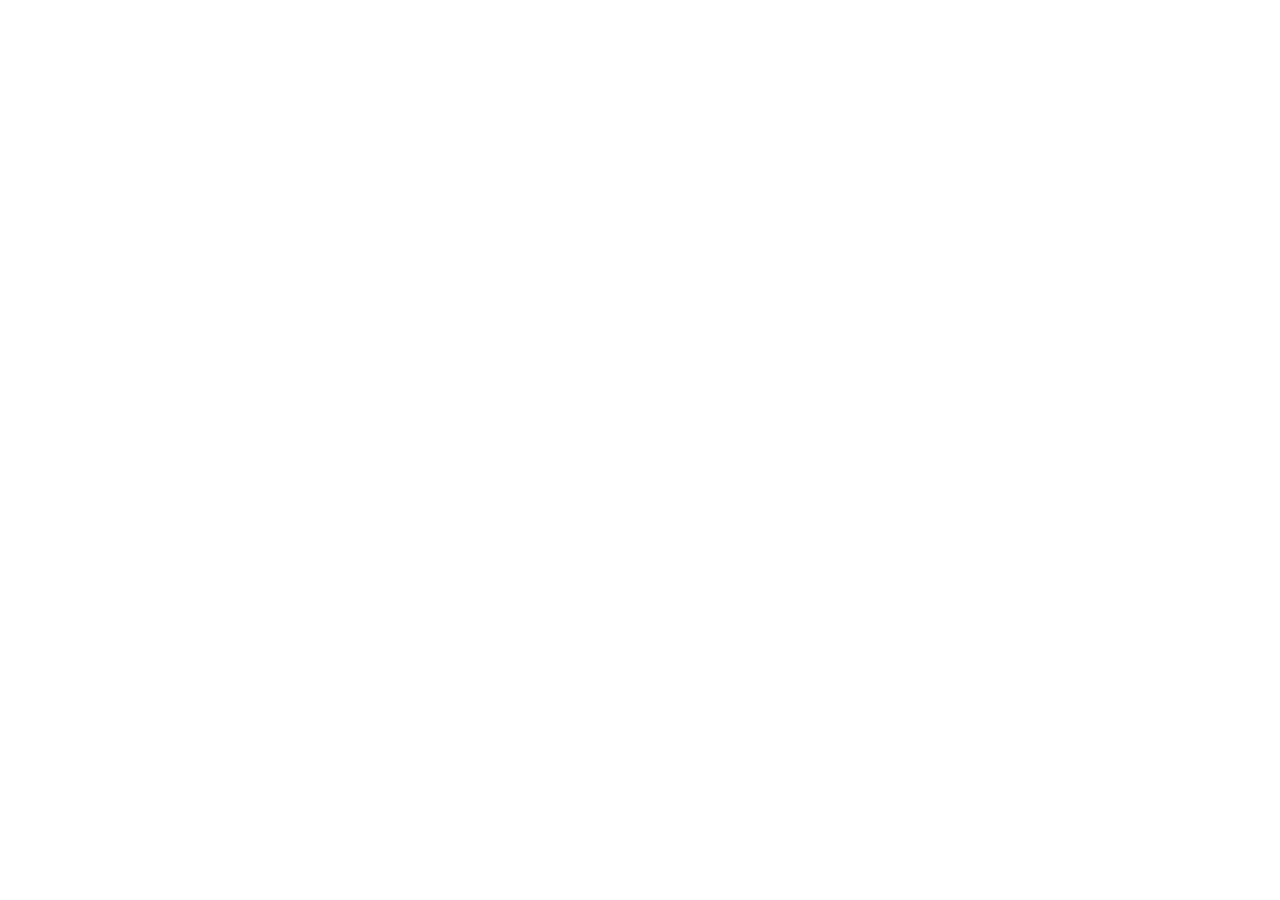
==== commit a1ceac0f: "Update briefing with percentage response task Publish the expanded three-task deck and use project-r" ====
--- a/index.html
+++ b/index.html
@@ -5,27 +5,27 @@
 <meta name="viewport" content="width=device-width, initial-scale=1">
 <title>KOC Round 3 — Interview Briefing</title>
 <link rel="stylesheet" href="https://fonts.googleapis.com/css2?family=Nunito+Sans:wght@200;400;600&family=Fira+Code:wght@200;400;600&display=swap" type="text/css">
-<link rel="preload" as="image" href="./assets/comic-1.png">
-<link rel="preload" as="image" href="./assets/comic-2.png">
-<link rel="preload" as="image" href="./assets/comic-3.png">
-<link rel="preload" as="image" href="./assets/comic-4.png">
-<link rel="preload" as="image" href="./assets/comic-5.png">
+<link rel="preload" as="image" href="/koc-round-3-briefing/assets/comic-1-BTqVNOkT.png">
+<link rel="preload" as="image" href="/koc-round-3-briefing/assets/comic-2-fVjPHLwX.png">
+<link rel="preload" as="image" href="/koc-round-3-briefing/assets/comic-3-DYBqnSXk.png">
+<link rel="preload" as="image" href="/koc-round-3-briefing/assets/comic-4-B9UUMJt7.png">
+<link rel="preload" as="image" href="/koc-round-3-briefing/assets/comic-5-CVKt2ytx.png">
 <link rel="icon" href="https://cdn.jsdelivr.net/gh/slidevjs/slidev/assets/favicon.png">
 <meta http-equiv="Content-Type" content="text/html; charset=UTF-8">
 <meta property="slidev:version" content="52.18.0">
 <meta name="description" content="&quot;Bilingual briefing for the Uni+ KOC Round 3 group assessment.\n&quot;">
 <meta name="author" content="&quot;Uni+&quot;">
 <meta property="og:title" content="KOC Round 3 — Interview Briefing">
-<meta property="og:description" content="&quot;Bilingual briefing for the Uni+ KOC Round 3 group assessment.\n&quot;">  <script type="module" crossorigin src="./assets/index-DpB_0NUH.js"></script>
-  <link rel="modulepreload" crossorigin href="./assets/rolldown-runtime-QTnfLwEv.js">
-  <link rel="modulepreload" crossorigin href="./assets/modules/shiki-wgcKfW7P.js">
-  <link rel="modulepreload" crossorigin href="./assets/_plugin-vue_export-helper-BDNMzG2s.js">
-  <link rel="modulepreload" crossorigin href="./assets/modules/vue-Bh-Vlb12.js">
-  <link rel="modulepreload" crossorigin href="./assets/slidev/context-COx97kjr.js">
-  <link rel="modulepreload" crossorigin href="./assets/slidev/useNav-BPqYBJ8T.js">
-  <link rel="modulepreload" crossorigin href="./assets/syncState-CQWBLtda.js">
-  <link rel="stylesheet" crossorigin href="./assets/modules/shiki-BrmBd2_v.css">
-  <link rel="stylesheet" crossorigin href="./assets/index-D0ZbKIFl.css">
+<meta property="og:description" content="&quot;Bilingual briefing for the Uni+ KOC Round 3 group assessment.\n&quot;">  <script type="module" crossorigin src="/koc-round-3-briefing/assets/index-CDNeRA0j.js"></script>
+  <link rel="modulepreload" crossorigin href="/koc-round-3-briefing/assets/rolldown-runtime-QTnfLwEv.js">
+  <link rel="modulepreload" crossorigin href="/koc-round-3-briefing/assets/modules/shiki-wgcKfW7P.js">
+  <link rel="modulepreload" crossorigin href="/koc-round-3-briefing/assets/_plugin-vue_export-helper-BDNMzG2s.js">
+  <link rel="modulepreload" crossorigin href="/koc-round-3-briefing/assets/modules/vue-Bh-Vlb12.js">
+  <link rel="modulepreload" crossorigin href="/koc-round-3-briefing/assets/slidev/context-COx97kjr.js">
+  <link rel="modulepreload" crossorigin href="/koc-round-3-briefing/assets/slidev/useNav-MRNYvqwc.js">
+  <link rel="modulepreload" crossorigin href="/koc-round-3-briefing/assets/syncState-CQWBLtda.js">
+  <link rel="stylesheet" crossorigin href="/koc-round-3-briefing/assets/modules/shiki-BrmBd2_v.css">
+  <link rel="stylesheet" crossorigin href="/koc-round-3-briefing/assets/index-BXg0CKpW.css">
 </head>
 <body>
   <div id="app"></div>
